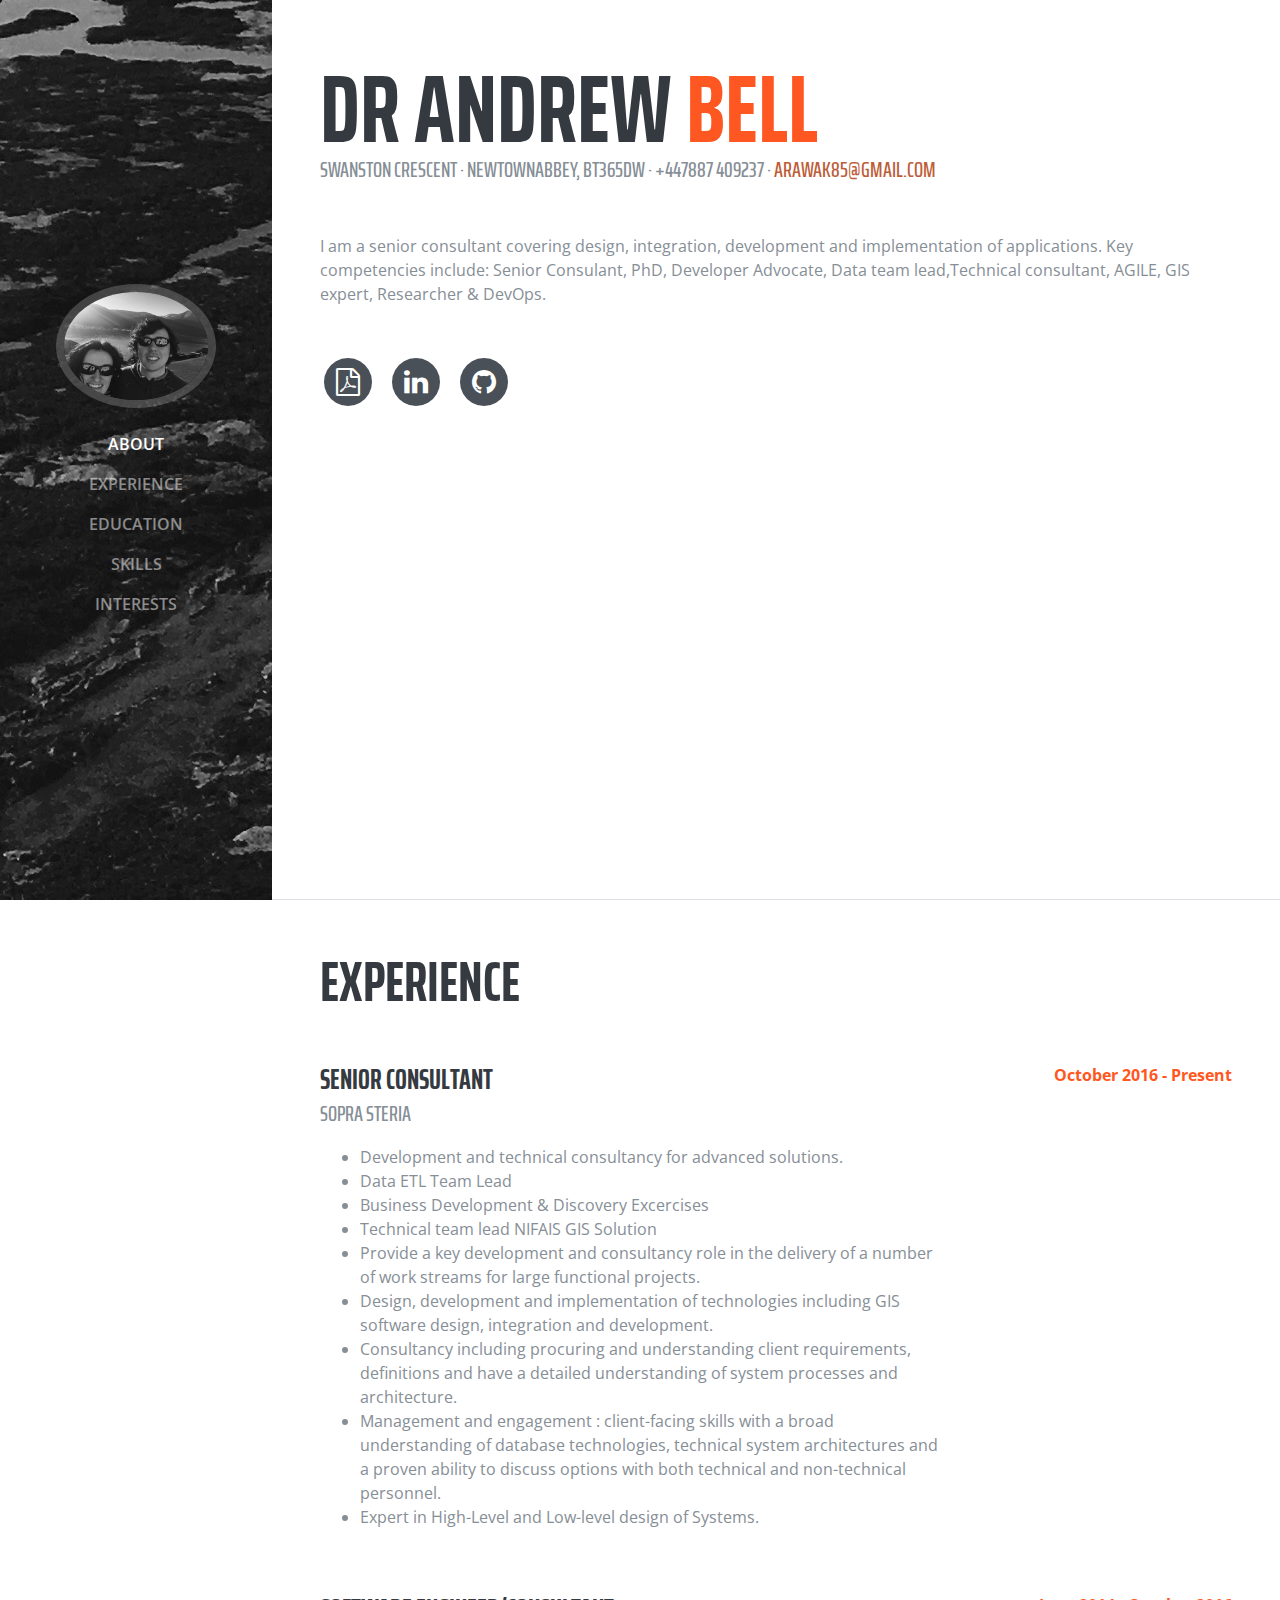
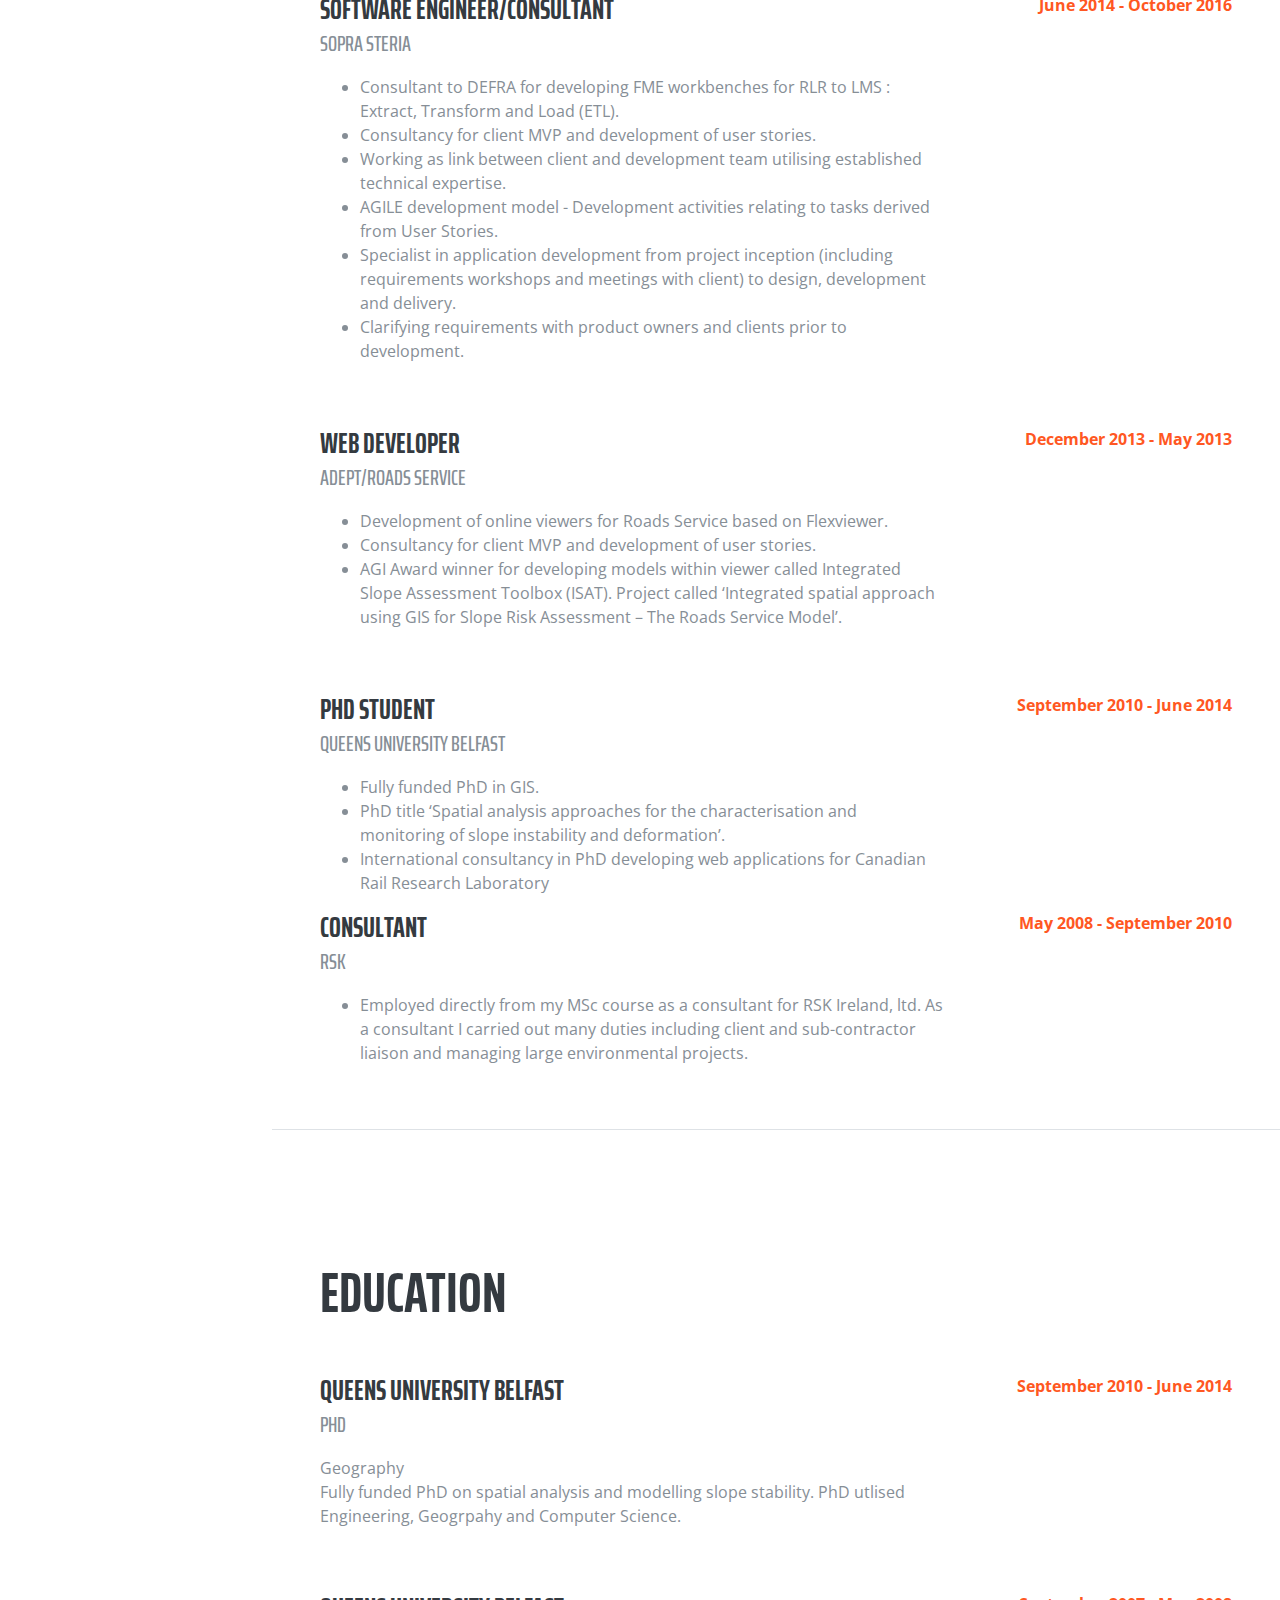
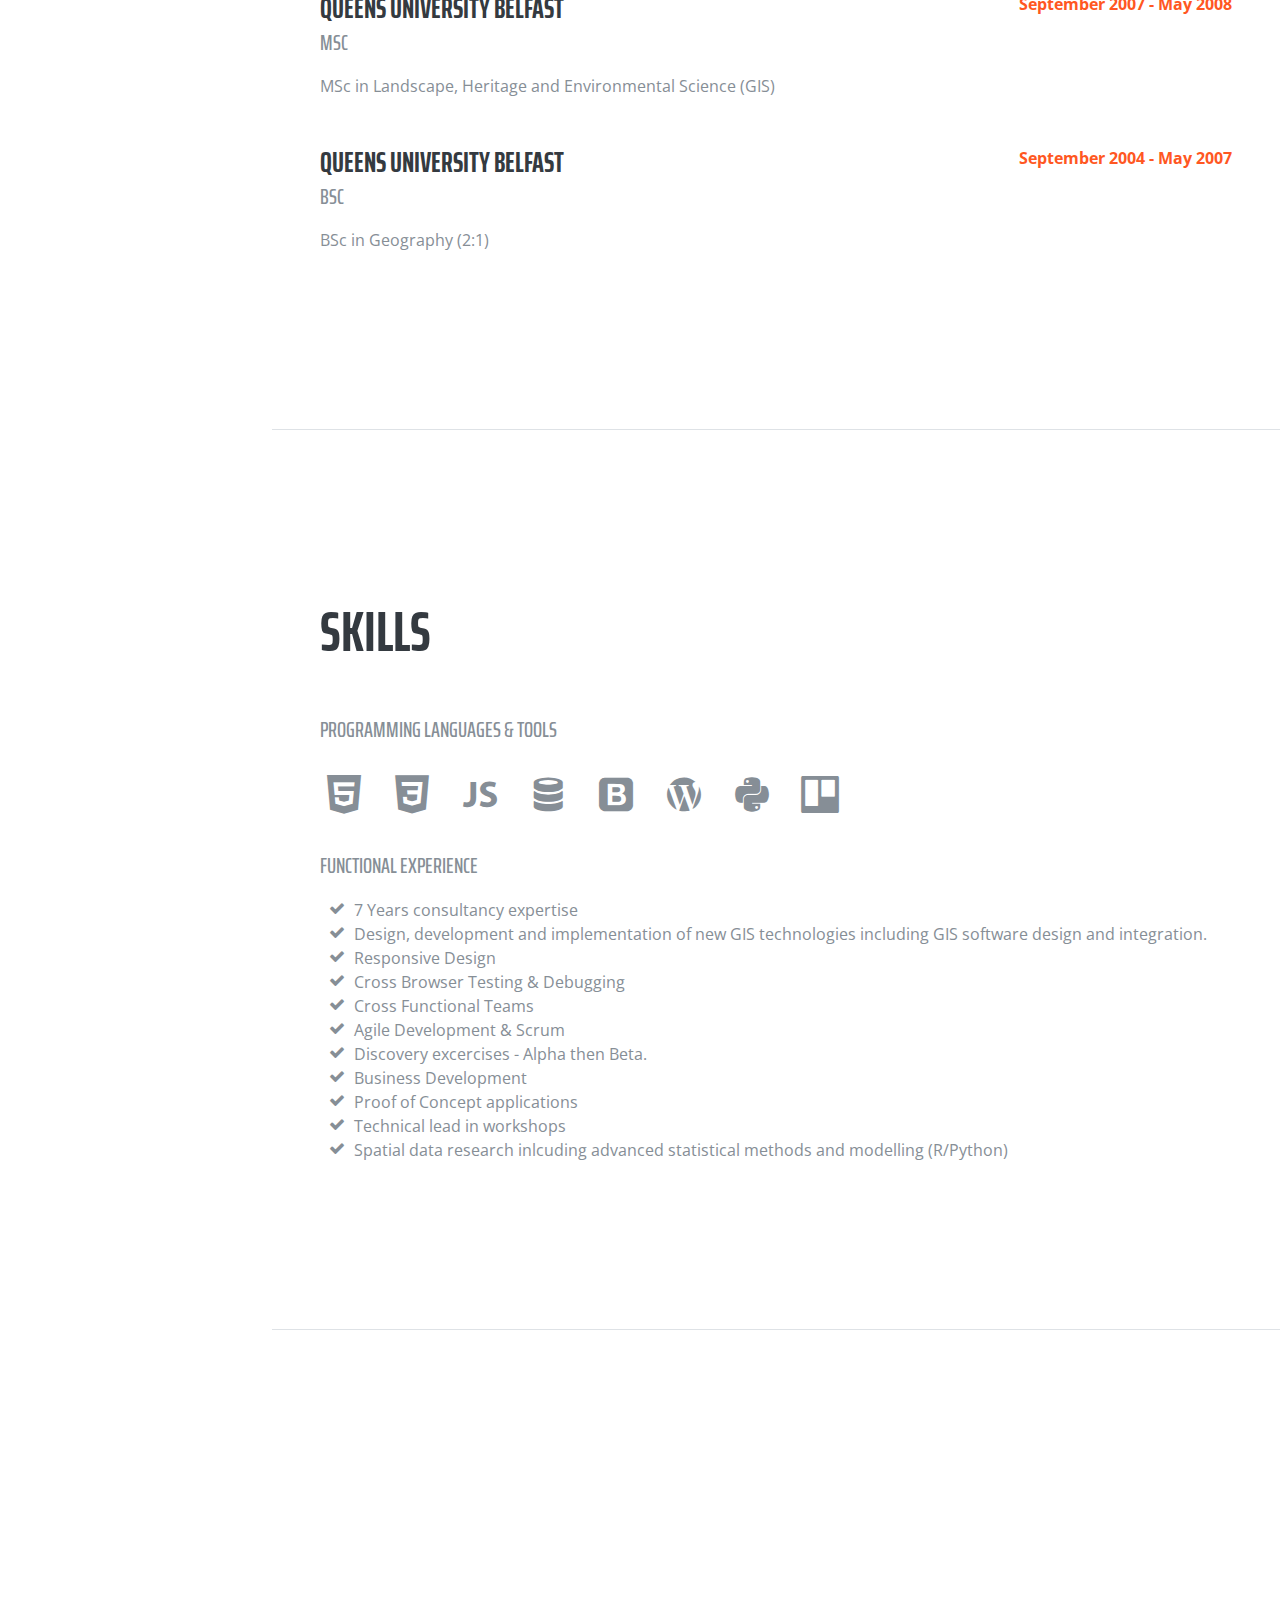
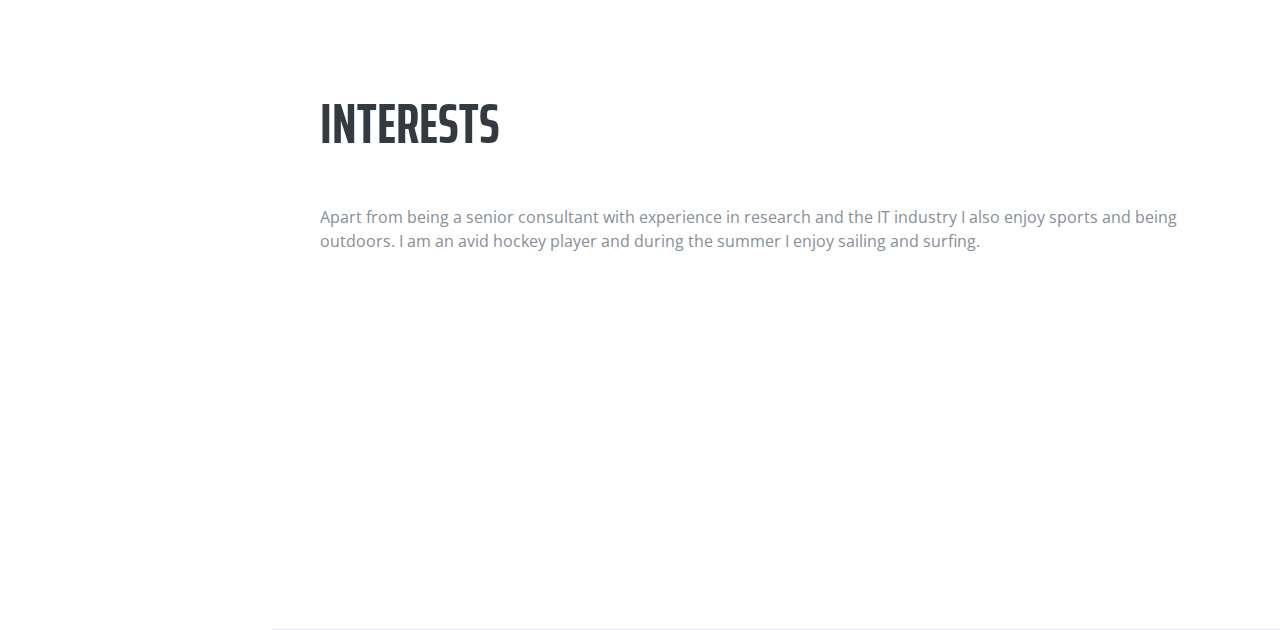
==== resume/index.html @ 16d4ee6a "resumeFiles" ====
﻿<!DOCTYPE html>
<html lang="en">

  <head>

    <meta charset="utf-8">
    <meta name="viewport" content="width=device-width, initial-scale=1, shrink-to-fit=no">
    <meta name="description" content="">
    <meta name="author" content="">

    <title>Dr Andrew Bell - CV</title>

    <!-- Bootstrap core CSS -->
    <link href="vendor/bootstrap/css/bootstrap.min.css" rel="stylesheet">

    <!-- Custom fonts for this template -->
    <link href="https://fonts.googleapis.com/css?family=Saira+Extra+Condensed:100,200,300,400,500,600,700,800,900" rel="stylesheet">
    <link href="https://fonts.googleapis.com/css?family=Open+Sans:300,300i,400,400i,600,600i,700,700i,800,800i" rel="stylesheet">
    <link href="vendor/font-awesome/css/font-awesome.min.css" rel="stylesheet">
    <link href="vendor/devicons/css/devicons.min.css" rel="stylesheet">
    <link href="vendor/simple-line-icons/css/simple-line-icons.css" rel="stylesheet">

    <!-- Custom styles for this template -->
    <link href="css/resume.css" rel="stylesheet">

      <!-- Mapbox styles-->
      <script src='https://api.tiles.mapbox.com/mapbox-gl-js/v0.39.1/mapbox-gl.js'></script>
      <link href='https://api.tiles.mapbox.com/mapbox-gl-js/v0.39.1/mapbox-gl.css' rel='stylesheet' />

      <!--EMAIL SCRIPTS-->
      <!--https://bootstraptemple.com/p/how-to-build-a-working-bootstrap-contact-form -->
      <!--JQUERY-->
      <script src="https://ajax.googleapis.com/ajax/libs/jquery/1.11.0/jquery.min.js"></script>

  </head>

  <body id="page-top">

    <nav class="navbar navbar-expand-lg navbar-dark bg-primary fixed-top" id="sideNav">
      <a class="navbar-brand js-scroll-trigger" href="#page-top">
        <span class="d-block d-lg-none">Dr Andrew Bell</span>
        <span class="d-none d-lg-block">
          <img class="img-fluid img-profile rounded-circle mx-auto mb-2" src="img/profile.png" alt="">
        </span>
      </a>
      <button class="navbar-toggler" type="button" data-toggle="collapse" data-target="#navbarSupportedContent" aria-controls="navbarSupportedContent" aria-expanded="false" aria-label="Toggle navigation">
        <span class="navbar-toggler-icon"></span>
      </button>
      <div class="collapse navbar-collapse" id="navbarSupportedContent">
        <ul class="navbar-nav">
          <li class="nav-item">
            <a class="nav-link js-scroll-trigger" href="#about">About</a>
          </li>
          <li class="nav-item">
            <a class="nav-link js-scroll-trigger" href="#experience">Experience</a>
          </li>
          <li class="nav-item">
            <a class="nav-link js-scroll-trigger" href="#education">Education</a>
          </li>
          <li class="nav-item">
            <a class="nav-link js-scroll-trigger" href="#skills">Skills</a>
          </li>
          <li class="nav-item">
            <a class="nav-link js-scroll-trigger" href="#interests">Interests</a>
          </li>
          <!--<li class="nav-item">
            <a class="nav-link js-scroll-trigger" href="#contact">Contact</a>
          </li>-->
        </ul>
      </div>
    </nav>

    <div class="container-fluid p-0">

      <section class="resume-section p-3 p-lg-5 d-flex d-column" id="about">
        <div class="my-auto">
          <h1 class="mb-0">Dr Andrew
            <span class="text-primary">Bell</span>
          </h1>
          <div class="subheading mb-5">Swanston Crescent · Newtownabbey, BT365DW · +447887 409237 ·
            <a href="mailto:arawak85@gmail.com">arawak85@gmail.com</a>
          </div>
          <p class="mb-5">I am a senior consultant covering design, integration, development and implementation of applications. Key competencies include: Senior Consulant, PhD, Developer Advocate, Data team lead,Technical consultant, AGILE, GIS expert, Researcher &amp; DevOps.</p>
          <ul class="list-inline list-social-icons mb-0">
            <!--<li class="list-inline-item">
              <a href="#">
                <span class="fa-stack fa-lg">
                  <i class="fa fa-circle fa-stack-2x"></i>
                  <i class="fa fa-facebook fa-stack-1x fa-inverse"></i>
                </span>
              </a>
            </li>
            <li class="list-inline-item">
              <a href="#">
                <span class="fa-stack fa-lg">
                  <i class="fa fa-circle fa-stack-2x"></i>
                  <i class="fa fa-twitter fa-stack-1x fa-inverse"></i>
                </span>
              </a>
            </li>-->
              <li class="list-inline-item">
                  <a href="img/ABELL_SummaryCV.pdf">
                      <span class="fa-stack fa-lg">
                          <i class="fa fa-circle fa-stack-2x"></i>
                          <i class="fa fa-file-pdf-o fa-stack-1x fa-inverse"></i>
                      </span>
                  </a>
              </li>
              <li class="list-inline-item">
                <a href="https://www.linkedin.com/in/dr-andrew-bell-60716441/">
                    <span class="fa-stack fa-lg">
                        <i class="fa fa-circle fa-stack-2x"></i>
                        <i class="fa fa-linkedin fa-stack-1x fa-inverse"></i>
                    </span>
                </a>
            </li>
            <li class="list-inline-item">
                <a href="https://arawak85.github.io/index.html">
                    <span class="fa-stack fa-lg">
                        <i class="fa fa-circle fa-stack-2x"></i>
                        <i class="fa fa-github fa-stack-1x fa-inverse"></i>
                    </span>
                </a>
            </li>
          </ul>
            <!-- Map Section -->
            <br>   
            <div id="map"></div>        
    </div>
      </section>

      <section class="resume-section p-3 p-lg-5 d-flex flex-column" id="experience">
        <div class="my-auto">
          <h2 class="mb-5">Experience</h2>

          <div class="resume-item d-flex flex-column flex-md-row mb-5">
            <div class="resume-content mr-auto">
              <h3 class="mb-0">Senior Consultant</h3>
              <div class="subheading mb-3">Sopra Steria</div>
                <p>
                    <ul style ="list-style-type:disc">
                        <li>Development and technical consultancy for advanced solutions.</li>
                        <li>Data ETL Team Lead</li>
                        <li>Business Development &amp; Discovery Excercises</li>
                        <li>Technical team lead NIFAIS GIS Solution</li>
                        <li>Provide a key development and consultancy role in the delivery of a number of work streams for large functional projects.</li>
                        <li>Design, development and implementation of technologies including GIS software design, integration and development.</li>
                        <li>Consultancy including procuring and understanding client requirements, definitions and have a detailed understanding of system processes and architecture. </li>
                        <li>Management and engagement : client-facing skills with a broad understanding of database technologies, technical system architectures and a proven ability to discuss options with both technical and non-technical personnel.</li>
                        <li>Expert in High-Level and Low-level design of Systems.</li>
                    </ul></p>
            </div>
            <div class="resume-date text-md-right">
              <span class="text-primary"><b>October 2016 - Present</b></span>
            </div>
          </div>

          <div class="resume-item d-flex flex-column flex-md-row mb-5">
            <div class="resume-content mr-auto">
              <h3 class="mb-0">Software Engineer/Consultant</h3>
              <div class="subheading mb-3">Sopra Steria</div>
                <p>
                    <ul style="list-style-type:disc">
                        <li>Consultant to DEFRA for developing FME workbenches for RLR to LMS : Extract, Transform and Load (ETL).</li>
                        <li>Consultancy for client MVP and development of user stories.</li>
                        <li>Working as link between client and development team utilising established technical expertise.</li>
                        <li>AGILE development model - Development activities relating to tasks derived from User Stories.</li>
                        <li>Specialist in application development from project inception (including requirements workshops and meetings with client) to design, development and delivery.</li>
                        <li>Clarifying requirements with product owners and clients prior to development.</li>
                    </ul>
                </p>
            </div>
            <div class="resume-date text-md-right">
              <span class="text-primary"><b>June 2014 - October 2016</b></span>
            </div>
          </div>

          <div class="resume-item d-flex flex-column flex-md-row mb-5">
            <div class="resume-content mr-auto">
              <h3 class="mb-0">Web Developer</h3>
              <div class="subheading mb-3">ADEPT/Roads Service</div>
              <p>
                  <ul style="list-style-type:disc">
                      <li>Development of online viewers for Roads Service based on Flexviewer.</li>
                      <li>Consultancy for client MVP and development of user stories.</li>
                      <li>AGI Award winner for developing models within viewer called Integrated Slope Assessment Toolbox (ISAT). Project called ‘Integrated spatial approach using GIS for Slope Risk Assessment – The Roads Service Model’. </li>
                  </ul>
              </p>
            </div>
            <div class="resume-date text-md-right">
              <span class="text-primary"><b>December 2013 - May 2013</b></span>
            </div>
          </div>

          <div class="resume-item d-flex flex-column flex-md-row">
            <div class="resume-content mr-auto">
              <h3 class="mb-0">PhD Student</h3>
              <div class="subheading mb-3">Queens University Belfast</div>
              <p>
                  <ul style="list-style-type:disc">
                      <li>Fully funded PhD in GIS.</li>
                      <li>PhD title ‘Spatial analysis approaches for the characterisation and monitoring of slope instability and deformation’.</li>
                      <li>International consultancy in PhD developing web applications for Canadian Rail Research Laboratory</li>
                  </ul>
                </p>
            </div>
            <div class="resume-date text-md-right">
              <span class="text-primary"><b>September 2010 - June 2014</b></span>
            </div>
          </div>

            <div class="resume-item d-flex flex-column flex-md-row">
                <div class="resume-content mr-auto">
                    <h3 class="mb-0">Consultant</h3>
                    <div class="subheading mb-3">RSK</div>
                    <p>
                        <ul style="list-style-type:disc">
                            <li>Employed directly from my MSc course as a consultant for RSK Ireland, ltd. As a consultant I carried out many duties including client and sub-contractor liaison and managing large environmental projects.</li>
                        </ul>
                    </p>
                </div>
                <div class="resume-date text-md-right">
                    <span class="text-primary"><b>May 2008 - September 2010</b></span>
                </div>
            </div>

        </div>

      </section>

      <section class="resume-section p-3 p-lg-5 d-flex flex-column" id="education">
        <div class="my-auto">
          <h2 class="mb-5">Education</h2>

          <div class="resume-item d-flex flex-column flex-md-row mb-5">
            <div class="resume-content mr-auto">
              <h3 class="mb-0">Queens University Belfast</h3>
              <div class="subheading mb-3">PhD</div>
              <div>Geography</div>
              <p>Fully funded PhD on spatial analysis and modelling slope stability. PhD utlised Engineering, Geogrpahy and Computer Science.</p>
            </div>
            <div class="resume-date text-md-right">
              <span class="text-primary"><b>September 2010 - June 2014</b></span>
            </div>
          </div>

            <div class="resume-item d-flex flex-column flex-md-row mb-5">
                <div class="resume-content mr-auto">
                    <h3 class="mb-0">Queens University Belfast</h3>
                    <div class="subheading mb-3">MSc</div>
                    <div>MSc in Landscape, Heritage and Environmental Science (GIS)</div>
                </div>
                <div class="resume-date text-md-right">
                    <span class="text-primary"><b>September 2007 - May 2008</b></span>
                </div>
            </div>

            <div class="resume-item d-flex flex-column flex-md-row mb-5">
                <div class="resume-content mr-auto">
                    <h3 class="mb-0">Queens University Belfast</h3>
                    <div class="subheading mb-3">BSc</div>
                    <div>BSc in Geography (2:1)</div>
                </div>
                <div class="resume-date text-md-right">
                    <span class="text-primary"><b>September 2004 - May 2007</b></span>
                </div>
            </div>

        </div>
      </section>

      <section class="resume-section p-3 p-lg-5 d-flex flex-column" id="skills">
        <div class="my-auto">
          <h2 class="mb-5">Skills</h2>

          <div class="subheading mb-3">Programming Languages &amp; Tools</div>
          <ul class="list-inline list-icons">
            <li class="list-inline-item">
                <i class="devicons devicons-html5" data-toggle="tooltip" title="HTML5"></i>
            </li>
            <li class="list-inline-item">
                <i class="devicons devicons-css3" data-toggle="tooltip" title="CSS3"></i>
            </li>
            <li class="list-inline-item">
                <i class="devicons devicons-javascript" data-toggle="tooltip" title="Javascript"></i>
            </li>
            <li class="list-inline-item">
                <i class="devicons devicons-database" data-toggle="tooltip" title="Oracle"></i>
            </li>
            <li class="list-inline-item">
                <i class="devicons devicons-bootstrap" data-toggle="tooltip" title="Bootstrap"></i>
            </li>
            <li class="list-inline-item">
                <i class="devicons devicons-wordpress" data-toggle="tooltip" title="Wordpress/Blogs"></i>
            </li>
            <li class="list-inline-item">
                <i class="devicons devicons-python" data-toggle="tooltip" title="Python"></i>
            </li>
              <li class="list-inline-item">
                  <i class="devicons devicons-trello" data-toggle="tooltip" title="Trello/Slack"></i>
              </li>
          </ul>

          <div class="subheading mb-3">Functional Experience</div>
          <ul class="fa-ul mb-0">
              <li>
                  <i class="fa-li fa fa-check"></i>
                  7 Years consultancy expertise
              </li>
              <li>
                  <i class="fa-li fa fa-check"></i>
                  Design, development and implementation of new GIS technologies including GIS software design and integration.
              </li>
              <li>
              <i class="fa-li fa fa-check"></i>
              Responsive Design</li>
            <li>
              <i class="fa-li fa fa-check"></i>
              Cross Browser Testing &amp; Debugging</li>
            <li>
              <i class="fa-li fa fa-check"></i>
              Cross Functional Teams</li>
            <li>
              <i class="fa-li fa fa-check"></i>
              Agile Development &amp; Scrum</li>
              <li>
                  <i class="fa-li fa fa-check"></i>
                  Discovery excercises - Alpha then Beta.
              </li>
              <li>
                  <i class="fa-li fa fa-check"></i>
                  Business Development
              </li>
              <li>
                  <i class="fa-li fa fa-check"></i>
                  Proof of Concept applications
              </li>
              <li>
                  <i class="fa-li fa fa-check"></i>
                  Technical lead in workshops
              </li>
              <li>
                  <i class="fa-li fa fa-check"></i>
                  Spatial data research inlcuding advanced statistical methods and modelling (R/Python)
              </li>
          </ul>
        </div>
      </section>

      <section class="resume-section p-3 p-lg-5 d-flex flex-column" id="interests">
        <div class="my-auto">
          <h2 class="mb-5">Interests</h2>
          <p>
              Apart from being a senior consultant with experience in research and the IT industry I also enjoy sports and being outdoors. I am an avid hockey player and during the summer I enjoy sailing and surfing.</p>
        </div>
      </section>
      <!--
       <section class="resume-section p-3 p-lg-5 d-flex flex-column" id="about">     
          <div class="my-auto">
          <h2 class="mb-5">Awards &amp; Certifications</h2>
          <ul class="fa-ul mb-0">
            <li>
              <i class="fa-li fa fa-trophy text-warning"></i>
              Google Analytics Certified Developer</li>
            <li>
              <i class="fa-li fa fa-trophy text-warning"></i>
              Mobile Web Specialist - Google Certification</li>
            <li>
              <i class="fa-li fa fa-trophy text-warning"></i>
              1<sup>st</sup>
              Place - University of Colorado Boulder - Emerging Tech Competition 2009</li>
            <li>
              <i class="fa-li fa fa-trophy text-warning"></i>
              1<sup>st</sup>
              Place - University of Colorado Boulder - Adobe Creative Jam 2008 (UI Design Category)</li>
            <li>
              <i class="fa-li fa fa-trophy text-warning"></i>
              2<sup>nd</sup>
              Place - University of Colorado Boulder - Emerging Tech Competition 2008</li>
            <li>
            <li>
              <i class="fa-li fa fa-trophy text-warning"></i>
              1<sup>st</sup>
              Place - James Buchanan High School - Hackathon 2006</li>
            <li>
              <i class="fa-li fa fa-trophy text-warning"></i>
              3<sup>rd</sup>
              Place - James Buchanan High School - Hackathon 2005</li>
          </ul>
        </div>
      </section>-->

    </div>

    <!-- Bootstrap core JavaScript -->
    <script src="vendor/jquery/jquery.min.js"></script>
    <script src="vendor/bootstrap/js/bootstrap.bundle.min.js"></script>

    <!-- Plugin JavaScript -->
    <script src="vendor/jquery-easing/jquery.easing.min.js"></script>

    <!-- Custom scripts for this template -->
    <script src="js/resume.min.js"></script>

      <!-- Tooltips script -->
      <script>
          $(document).ready(function () {
              $('[data-toggle="tooltip"]').tooltip();
          });
      </script>

      <!-- Mapping Element -->
      <script>
          mapboxgl.accessToken = 'pk.eyJ1IjoiYXJhd2FrODUiLCJhIjoiY2o2cXZrazVnMDJlODJxbjcxZTFmOHV5cCJ9.j0raV9ilyEAQzN2ACeNCHg';
          var map = new mapboxgl.Map({
              container: 'map', // container id
              style: 'mapbox://styles/arawak85/cj6rn7pko4lg92rnyx1pzhwck', // stylesheet location
              center: [-6.740386, 54.641707], // starting position [lng, lat]
              zoom: 7.91 // starting zoom
          });

          //CANDELETE FROM HERE -->
          var geojson = {
              type: 'FeatureCollection',
              features: [{
                  type: 'Feature',
                  geometry: {
                      type: 'Point',
                      coordinates: [-5.9, 54.689]
                  },
                  properties: {
                      title: 'Andrew Bell',
                      description: 'Technical Consultant, Belfast',
                      email: 'arawak85@googlemail.com'
                  }
              }]
          };

          // add markers to map
          geojson.features.forEach(function (marker) {

              // create a HTML element for each feature
              var el = document.createElement('div');
              el.className = 'marker';

              // make a marker for each feature and add to the map
              new mapboxgl.Marker(el, { offset: [-50 / 2, -50 / 2] })
              .setLngLat(marker.geometry.coordinates)
              .setPopup(new mapboxgl.Popup({ offset: 25 }) // add popups
              .setHTML('<h3>' + marker.properties.title + '</h3><p>' + marker.properties.description + '</p><p>' + marker.properties.email + '</p>'))
              .addTo(map);
          });

          // Add geolocate control to the map.
          map.addControl(new mapboxgl.GeolocateControl({
              positionOptions: {
                  enableHighAccuracy: true
              },
              trackUserLocation: true
          }));

          // Add zoom and rotation controls to the map.
          map.addControl(new mapboxgl.NavigationControl());
      </script>

  </body>

</html>
---- resume/vendor/devicons/css/devicons.min.css ----
/*!
 *  Devicons 1.8.0 made by Theodore Vorillas / http://vorillaz.com 
 */
@font-face{font-family:devicons;src:url(../fonts/devicons.eot?xqxft6);src:url(../fonts/devicons.eot?#iefixxqxft6) format("embedded-opentype"),url(../fonts/devicons.woff?xqxft6) format("woff"),url(../fonts/devicons.ttf?xqxft6) format("truetype"),url(../fonts/devicons.svg?xqxft6#devicons) format("svg");font-weight:400;font-style:normal}.devicons{font-family:devicons;speak:none;font-style:normal;font-weight:400;font-variant:normal;text-transform:none;line-height:1;-webkit-font-smoothing:antialiased;-moz-osx-font-smoothing:grayscale}.devicons-git:before{content:"\e602"}.devicons-git_compare:before{content:"\e628"}.devicons-git_branch:before{content:"\e625"}.devicons-git_commit:before{content:"\e629"}.devicons-git_pull_request:before{content:"\e626"}.devicons-git_merge:before{content:"\e627"}.devicons-bitbucket:before{content:"\e603"}.devicons-github_alt:before{content:"\e608"}.devicons-github_badge:before{content:"\e609"}.devicons-github:before{content:"\e60a"}.devicons-github_full:before{content:"\e617"}.devicons-java:before{content:"\e638"}.devicons-ruby:before{content:"\e639"}.devicons-scala:before{content:"\e637"}.devicons-python:before{content:"\e63c"}.devicons-go:before{content:"\e624"}.devicons-ruby_on_rails:before{content:"\e63b"}.devicons-django:before{content:"\e61d"}.devicons-markdown:before{content:"\e63e"}.devicons-php:before{content:"\e63d"}.devicons-mysql:before{content:"\e604"}.devicons-streamline:before{content:"\e605"}.devicons-database:before{content:"\e606"}.devicons-laravel:before{content:"\e63f"}.devicons-javascript:before{content:"\e64e"}.devicons-angular:before{content:"\e653"}.devicons-backbone:before{content:"\e652"}.devicons-coffeescript:before{content:"\e651"}.devicons-jquery:before{content:"\e650"}.devicons-modernizr:before{content:"\e620"}.devicons-jquery_ui:before{content:"\e654"}.devicons-ember:before{content:"\e61b"}.devicons-dojo:before{content:"\e61c"}.devicons-nodejs:before{content:"\e619"}.devicons-nodejs_small:before{content:"\e618"}.devicons-javascript_shield:before{content:"\e64f"}.devicons-bootstrap:before{content:"\e647"}.devicons-sass:before{content:"\e64b"}.devicons-css3_full:before{content:"\e64a"}.devicons-css3:before{content:"\e649"}.devicons-html5:before{content:"\e636"}.devicons-html5_multimedia:before{content:"\e632"}.devicons-html5_device_access:before{content:"\e633"}.devicons-html5_3d_effects:before{content:"\e635"}.devicons-html5_connectivity:before{content:"\e634"}.devicons-ghost_small:before{content:"\e614"}.devicons-ghost:before{content:"\e61f"}.devicons-magento:before{content:"\e640"}.devicons-joomla:before{content:"\e641"}.devicons-jekyll_small:before{content:"\e60d"}.devicons-drupal:before{content:"\e642"}.devicons-wordpress:before{content:"\e60b"}.devicons-grunt:before{content:"\e64c"}.devicons-bower:before{content:"\e64d"}.devicons-npm:before{content:"\e61e"}.devicons-yahoo_small:before{content:"\e62b"}.devicons-yahoo:before{content:"\e615"}.devicons-bing_small:before{content:"\e600"}.devicons-windows:before{content:"\e60f"}.devicons-linux:before{content:"\e612"}.devicons-ubuntu:before{content:"\e63a"}.devicons-android:before{content:"\e60e"}.devicons-apple:before{content:"\e611"}.devicons-appstore:before{content:"\e613"}.devicons-phonegap:before{content:"\e630"}.devicons-blackberry:before{content:"\e623"}.devicons-stackoverflow:before{content:"\e610"}.devicons-techcrunch:before{content:"\e62c"}.devicons-codrops:before{content:"\e62f"}.devicons-css_tricks:before{content:"\e601"}.devicons-smashing_magazine:before{content:"\e62d"}.devicons-netmagazine:before{content:"\e62e"}.devicons-codepen:before{content:"\e616"}.devicons-cssdeck:before{content:"\e62a"}.devicons-hackernews:before{content:"\e61a"}.devicons-dropbox:before{content:"\e607"}.devicons-google_drive:before{content:"\e631"}.devicons-visualstudio:before{content:"\e60c"}.devicons-unity_small:before{content:"\e621"}.devicons-raspberry_pi:before{content:"\e622"}.devicons-chrome:before{content:"\e643"}.devicons-ie:before{content:"\e644"}.devicons-firefox:before{content:"\e645"}.devicons-opera:before{content:"\e646"}.devicons-safari:before{content:"\e648"}.devicons-swift:before{content:"\e655"}.devicons-symfony:before{content:"\e656"}.devicons-symfony_badge:before{content:"\e657"}.devicons-less:before{content:"\e658"}.devicons-stylus:before{content:"\e659"}.devicons-trello:before{content:"\e65a"}.devicons-atlassian:before{content:"\e65b"}.devicons-jira:before{content:"\e65c"}.devicons-envato:before{content:"\e65d"}.devicons-snap_svg:before{content:"\e65e"}.devicons-raphael:before{content:"\e65f"}.devicons-google_analytics:before{content:"\e660"}.devicons-compass:before{content:"\e661"}.devicons-onedrive:before{content:"\e662"}.devicons-gulp:before{content:"\e663"}.devicons-atom:before{content:"\e664"}.devicons-cisco:before{content:"\e665"}.devicons-nancy:before{content:"\e666"}.devicons-clojure:before{content:"\e668"}.devicons-clojure_alt:before{content:"\e66a"}.devicons-perl:before{content:"\e669"}.devicons-celluloid:before{content:"\e66b"}.devicons-w3c:before{content:"\e66c"}.devicons-redis:before{content:"\e66d"}.devicons-postgresql:before{content:"\e66e"}.devicons-webplatform:before{content:"\e66f"}.devicons-jenkins:before{content:"\e667"}.devicons-requirejs:before{content:"\e670"}.devicons-opensource:before{content:"\e671"}.devicons-typo3:before{content:"\e672"}.devicons-uikit:before{content:"\e673"}.devicons-doctrine:before{content:"\e674"}.devicons-groovy:before{content:"\e675"}.devicons-nginx:before{content:"\e676"}.devicons-haskell:before{content:"\e677"}.devicons-zend:before{content:"\e678"}.devicons-gnu:before{content:"\e679"}.devicons-yeoman:before{content:"\e67a"}.devicons-heroku:before{content:"\e67b"}.devicons-debian:before{content:"\e67d"}.devicons-travis:before{content:"\e67e"}.devicons-dotnet:before{content:"\e67f"}.devicons-codeigniter:before{content:"\e680"}.devicons-javascript_badge:before{content:"\e681"}.devicons-yii:before{content:"\e682"}.devicons-msql_server:before{content:"\e67c"}.devicons-composer:before{content:"\e683"}.devicons-krakenjs_badge:before{content:"\e684"}.devicons-krakenjs:before{content:"\e685"}.devicons-mozilla:before{content:"\e686"}.devicons-firebase:before{content:"\e687"}.devicons-sizzlejs:before{content:"\e688"}.devicons-creativecommons:before{content:"\e689"}.devicons-creativecommons_badge:before{content:"\e68a"}.devicons-mitlicence:before{content:"\e68b"}.devicons-senchatouch:before{content:"\e68c"}.devicons-bugsense:before{content:"\e68d"}.devicons-extjs:before{content:"\e68e"}.devicons-mootools_badge:before{content:"\e68f"}.devicons-mootools:before{content:"\e690"}.devicons-ruby_rough:before{content:"\e691"}.devicons-komodo:before{content:"\e692"}.devicons-coda:before{content:"\e693"}.devicons-bintray:before{content:"\e694"}.devicons-terminal:before{content:"\e695"}.devicons-code:before{content:"\e696"}.devicons-responsive:before{content:"\e697"}.devicons-dart:before{content:"\e698"}.devicons-aptana:before{content:"\e699"}.devicons-mailchimp:before{content:"\e69a"}.devicons-netbeans:before{content:"\e69b"}.devicons-dreamweaver:before{content:"\e69c"}.devicons-brackets:before{content:"\e69d"}.devicons-eclipse:before{content:"\e69e"}.devicons-cloud9:before{content:"\e69f"}.devicons-scrum:before{content:"\e6a0"}.devicons-prolog:before{content:"\e6a1"}.devicons-terminal_badge:before{content:"\e6a2"}.devicons-code_badge:before{content:"\e6a3"}.devicons-mongodb:before{content:"\e6a4"}.devicons-meteor:before{content:"\e6a5"}.devicons-meteorfull:before{content:"\e6a6"}.devicons-fsharp:before{content:"\e6a7"}.devicons-rust:before{content:"\e6a8"}.devicons-ionic:before{content:"\e6a9"}.devicons-sublime:before{content:"\e6aa"}.devicons-appcelerator:before{content:"\e6ab"}.devicons-asterisk:before{content:"\e6ac"}.devicons-aws:before{content:"\e6ad"}.devicons-digital-ocean:before{content:"\e6ae"}.devicons-dlang:before{content:"\e6af"}.devicons-docker:before{content:"\e6b0"}.devicons-erlang:before{content:"\e6b1"}.devicons-google-cloud-platform:before{content:"\e6b2"}.devicons-grails:before{content:"\e6b3"}.devicons-illustrator:before{content:"\e6b4"}.devicons-intellij:before{content:"\e6b5"}.devicons-materializecss:before{content:"\e6b6"}.devicons-openshift:before{content:"\e6b7"}.devicons-photoshop:before{content:"\e6b8"}.devicons-rackspace:before{content:"\e6b9"}.devicons-react:before{content:"\e6ba"}.devicons-redhat:before{content:"\e6bb"}.devicons-scriptcs:before{content:"\e6bc"}.devicons-sqllite:before{content:"\e6c4"}.devicons-vim:before{content:"\e6c5"}
---- resume/vendor/simple-line-icons/css/simple-line-icons.css ----
@font-face {
  font-family: 'simple-line-icons';
  src: url('../fonts/Simple-Line-Icons.eot?v=2.4.0');
  src: url('../fonts/Simple-Line-Icons.eot?v=2.4.0#iefix') format('embedded-opentype'), url('../fonts/Simple-Line-Icons.woff2?v=2.4.0') format('woff2'), url('../fonts/Simple-Line-Icons.ttf?v=2.4.0') format('truetype'), url('../fonts/Simple-Line-Icons.woff?v=2.4.0') format('woff'), url('../fonts/Simple-Line-Icons.svg?v=2.4.0#simple-line-icons') format('svg');
  font-weight: normal;
  font-style: normal;
}
/*
 Use the following CSS code if you want to have a class per icon.
 Instead of a list of all class selectors, you can use the generic [class*="icon-"] selector, but it's slower:
*/
.icon-user,
.icon-people,
.icon-user-female,
.icon-user-follow,
.icon-user-following,
.icon-user-unfollow,
.icon-login,
.icon-logout,
.icon-emotsmile,
.icon-phone,
.icon-call-end,
.icon-call-in,
.icon-call-out,
.icon-map,
.icon-location-pin,
.icon-direction,
.icon-directions,
.icon-compass,
.icon-layers,
.icon-menu,
.icon-list,
.icon-options-vertical,
.icon-options,
.icon-arrow-down,
.icon-arrow-left,
.icon-arrow-right,
.icon-arrow-up,
.icon-arrow-up-circle,
.icon-arrow-left-circle,
.icon-arrow-right-circle,
.icon-arrow-down-circle,
.icon-check,
.icon-clock,
.icon-plus,
.icon-minus,
.icon-close,
.icon-event,
.icon-exclamation,
.icon-organization,
.icon-trophy,
.icon-screen-smartphone,
.icon-screen-desktop,
.icon-plane,
.icon-notebook,
.icon-mustache,
.icon-mouse,
.icon-magnet,
.icon-energy,
.icon-disc,
.icon-cursor,
.icon-cursor-move,
.icon-crop,
.icon-chemistry,
.icon-speedometer,
.icon-shield,
.icon-screen-tablet,
.icon-magic-wand,
.icon-hourglass,
.icon-graduation,
.icon-ghost,
.icon-game-controller,
.icon-fire,
.icon-eyeglass,
.icon-envelope-open,
.icon-envelope-letter,
.icon-bell,
.icon-badge,
.icon-anchor,
.icon-wallet,
.icon-vector,
.icon-speech,
.icon-puzzle,
.icon-printer,
.icon-present,
.icon-playlist,
.icon-pin,
.icon-picture,
.icon-handbag,
.icon-globe-alt,
.icon-globe,
.icon-folder-alt,
.icon-folder,
.icon-film,
.icon-feed,
.icon-drop,
.icon-drawer,
.icon-docs,
.icon-doc,
.icon-diamond,
.icon-cup,
.icon-calculator,
.icon-bubbles,
.icon-briefcase,
.icon-book-open,
.icon-basket-loaded,
.icon-basket,
.icon-bag,
.icon-action-undo,
.icon-action-redo,
.icon-wrench,
.icon-umbrella,
.icon-trash,
.icon-tag,
.icon-support,
.icon-frame,
.icon-size-fullscreen,
.icon-size-actual,
.icon-shuffle,
.icon-share-alt,
.icon-share,
.icon-rocket,
.icon-question,
.icon-pie-chart,
.icon-pencil,
.icon-note,
.icon-loop,
.icon-home,
.icon-grid,
.icon-graph,
.icon-microphone,
.icon-music-tone-alt,
.icon-music-tone,
.icon-earphones-alt,
.icon-earphones,
.icon-equalizer,
.icon-like,
.icon-dislike,
.icon-control-start,
.icon-control-rewind,
.icon-control-play,
.icon-control-pause,
.icon-control-forward,
.icon-control-end,
.icon-volume-1,
.icon-volume-2,
.icon-volume-off,
.icon-calendar,
.icon-bulb,
.icon-chart,
.icon-ban,
.icon-bubble,
.icon-camrecorder,
.icon-camera,
.icon-cloud-download,
.icon-cloud-upload,
.icon-envelope,
.icon-eye,
.icon-flag,
.icon-heart,
.icon-info,
.icon-key,
.icon-link,
.icon-lock,
.icon-lock-open,
.icon-magnifier,
.icon-magnifier-add,
.icon-magnifier-remove,
.icon-paper-clip,
.icon-paper-plane,
.icon-power,
.icon-refresh,
.icon-reload,
.icon-settings,
.icon-star,
.icon-symbol-female,
.icon-symbol-male,
.icon-target,
.icon-credit-card,
.icon-paypal,
.icon-social-tumblr,
.icon-social-twitter,
.icon-social-facebook,
.icon-social-instagram,
.icon-social-linkedin,
.icon-social-pinterest,
.icon-social-github,
.icon-social-google,
.icon-social-reddit,
.icon-social-skype,
.icon-social-dribbble,
.icon-social-behance,
.icon-social-foursqare,
.icon-social-soundcloud,
.icon-social-spotify,
.icon-social-stumbleupon,
.icon-social-youtube,
.icon-social-dropbox,
.icon-social-vkontakte,
.icon-social-steam {
  font-family: 'simple-line-icons';
  speak: none;
  font-style: normal;
  font-weight: normal;
  font-variant: normal;
  text-transform: none;
  line-height: 1;
  /* Better Font Rendering =========== */
  -webkit-font-smoothing: antialiased;
  -moz-osx-font-smoothing: grayscale;
}
.icon-user:before {
  content: "\e005";
}
.icon-people:before {
  content: "\e001";
}
.icon-user-female:before {
  content: "\e000";
}
.icon-user-follow:before {
  content: "\e002";
}
.icon-user-following:before {
  content: "\e003";
}
.icon-user-unfollow:before {
  content: "\e004";
}
.icon-login:before {
  content: "\e066";
}
.icon-logout:before {
  content: "\e065";
}
.icon-emotsmile:before {
  content: "\e021";
}
.icon-phone:before {
  content: "\e600";
}
.icon-call-end:before {
  content: "\e048";
}
.icon-call-in:before {
  content: "\e047";
}
.icon-call-out:before {
  content: "\e046";
}
.icon-map:before {
  content: "\e033";
}
.icon-location-pin:before {
  content: "\e096";
}
.icon-direction:before {
  content: "\e042";
}
.icon-directions:before {
  content: "\e041";
}
.icon-compass:before {
  content: "\e045";
}
.icon-layers:before {
  content: "\e034";
}
.icon-menu:before {
  content: "\e601";
}
.icon-list:before {
  content: "\e067";
}
.icon-options-vertical:before {
  content: "\e602";
}
.icon-options:before {
  content: "\e603";
}
.icon-arrow-down:before {
  content: "\e604";
}
.icon-arrow-left:before {
  content: "\e605";
}
.icon-arrow-right:before {
  content: "\e606";
}
.icon-arrow-up:before {
  content: "\e607";
}
.icon-arrow-up-circle:before {
  content: "\e078";
}
.icon-arrow-left-circle:before {
  content: "\e07a";
}
.icon-arrow-right-circle:before {
  content: "\e079";
}
.icon-arrow-down-circle:before {
  content: "\e07b";
}
.icon-check:before {
  content: "\e080";
}
.icon-clock:before {
  content: "\e081";
}
.icon-plus:before {
  content: "\e095";
}
.icon-minus:before {
  content: "\e615";
}
.icon-close:before {
  content: "\e082";
}
.icon-event:before {
  content: "\e619";
}
.icon-exclamation:before {
  content: "\e617";
}
.icon-organization:before {
  content: "\e616";
}
.icon-trophy:before {
  content: "\e006";
}
.icon-screen-smartphone:before {
  content: "\e010";
}
.icon-screen-desktop:before {
  content: "\e011";
}
.icon-plane:before {
  content: "\e012";
}
.icon-notebook:before {
  content: "\e013";
}
.icon-mustache:before {
  content: "\e014";
}
.icon-mouse:before {
  content: "\e015";
}
.icon-magnet:before {
  content: "\e016";
}
.icon-energy:before {
  content: "\e020";
}
.icon-disc:before {
  content: "\e022";
}
.icon-cursor:before {
  content: "\e06e";
}
.icon-cursor-move:before {
  content: "\e023";
}
.icon-crop:before {
  content: "\e024";
}
.icon-chemistry:before {
  content: "\e026";
}
.icon-speedometer:before {
  content: "\e007";
}
.icon-shield:before {
  content: "\e00e";
}
.icon-screen-tablet:before {
  content: "\e00f";
}
.icon-magic-wand:before {
  content: "\e017";
}
.icon-hourglass:before {
  content: "\e018";
}
.icon-graduation:before {
  content: "\e019";
}
.icon-ghost:before {
  content: "\e01a";
}
.icon-game-controller:before {
  content: "\e01b";
}
.icon-fire:before {
  content: "\e01c";
}
.icon-eyeglass:before {
  content: "\e01d";
}
.icon-envelope-open:before {
  content: "\e01e";
}
.icon-envelope-letter:before {
  content: "\e01f";
}
.icon-bell:before {
  content: "\e027";
}
.icon-badge:before {
  content: "\e028";
}
.icon-anchor:before {
  content: "\e029";
}
.icon-wallet:before {
  content: "\e02a";
}
.icon-vector:before {
  content: "\e02b";
}
.icon-speech:before {
  content: "\e02c";
}
.icon-puzzle:before {
  content: "\e02d";
}
.icon-printer:before {
  content: "\e02e";
}
.icon-present:before {
  content: "\e02f";
}
.icon-playlist:before {
  content: "\e030";
}
.icon-pin:before {
  content: "\e031";
}
.icon-picture:before {
  content: "\e032";
}
.icon-handbag:before {
  content: "\e035";
}
.icon-globe-alt:before {
  content: "\e036";
}
.icon-globe:before {
  content: "\e037";
}
.icon-folder-alt:before {
  content: "\e039";
}
.icon-folder:before {
  content: "\e089";
}
.icon-film:before {
  content: "\e03a";
}
.icon-feed:before {
  content: "\e03b";
}
.icon-drop:before {
  content: "\e03e";
}
.icon-drawer:before {
  content: "\e03f";
}
.icon-docs:before {
  content: "\e040";
}
.icon-doc:before {
  content: "\e085";
}
.icon-diamond:before {
  content: "\e043";
}
.icon-cup:before {
  content: "\e044";
}
.icon-calculator:before {
  content: "\e049";
}
.icon-bubbles:before {
  content: "\e04a";
}
.icon-briefcase:before {
  content: "\e04b";
}
.icon-book-open:before {
  content: "\e04c";
}
.icon-basket-loaded:before {
  content: "\e04d";
}
.icon-basket:before {
  content: "\e04e";
}
.icon-bag:before {
  content: "\e04f";
}
.icon-action-undo:before {
  content: "\e050";
}
.icon-action-redo:before {
  content: "\e051";
}
.icon-wrench:before {
  content: "\e052";
}
.icon-umbrella:before {
  content: "\e053";
}
.icon-trash:before {
  content: "\e054";
}
.icon-tag:before {
  content: "\e055";
}
.icon-support:before {
  content: "\e056";
}
.icon-frame:before {
  content: "\e038";
}
.icon-size-fullscreen:before {
  content: "\e057";
}
.icon-size-actual:before {
  content: "\e058";
}
.icon-shuffle:before {
  content: "\e059";
}
.icon-share-alt:before {
  content: "\e05a";
}
.icon-share:before {
  content: "\e05b";
}
.icon-rocket:before {
  content: "\e05c";
}
.icon-question:before {
  content: "\e05d";
}
.icon-pie-chart:before {
  content: "\e05e";
}
.icon-pencil:before {
  content: "\e05f";
}
.icon-note:before {
  content: "\e060";
}
.icon-loop:before {
  content: "\e064";
}
.icon-home:before {
  content: "\e069";
}
.icon-grid:before {
  content: "\e06a";
}
.icon-graph:before {
  content: "\e06b";
}
.icon-microphone:before {
  content: "\e063";
}
.icon-music-tone-alt:before {
  content: "\e061";
}
.icon-music-tone:before {
  content: "\e062";
}
.icon-earphones-alt:before {
  content: "\e03c";
}
.icon-earphones:before {
  content: "\e03d";
}
.icon-equalizer:before {
  content: "\e06c";
}
.icon-like:before {
  content: "\e068";
}
.icon-dislike:before {
  content: "\e06d";
}
.icon-control-start:before {
  content: "\e06f";
}
.icon-control-rewind:before {
  content: "\e070";
}
.icon-control-play:before {
  content: "\e071";
}
.icon-control-pause:before {
  content: "\e072";
}
.icon-control-forward:before {
  content: "\e073";
}
.icon-control-end:before {
  content: "\e074";
}
.icon-volume-1:before {
  content: "\e09f";
}
.icon-volume-2:before {
  content: "\e0a0";
}
.icon-volume-off:before {
  content: "\e0a1";
}
.icon-calendar:before {
  content: "\e075";
}
.icon-bulb:before {
  content: "\e076";
}
.icon-chart:before {
  content: "\e077";
}
.icon-ban:before {
  content: "\e07c";
}
.icon-bubble:before {
  content: "\e07d";
}
.icon-camrecorder:before {
  content: "\e07e";
}
.icon-camera:before {
  content: "\e07f";
}
.icon-cloud-download:before {
  content: "\e083";
}
.icon-cloud-upload:before {
  content: "\e084";
}
.icon-envelope:before {
  content: "\e086";
}
.icon-eye:before {
  content: "\e087";
}
.icon-flag:before {
  content: "\e088";
}
.icon-heart:before {
  content: "\e08a";
}
.icon-info:before {
  content: "\e08b";
}
.icon-key:before {
  content: "\e08c";
}
.icon-link:before {
  content: "\e08d";
}
.icon-lock:before {
  content: "\e08e";
}
.icon-lock-open:before {
  content: "\e08f";
}
.icon-magnifier:before {
  content: "\e090";
}
.icon-magnifier-add:before {
  content: "\e091";
}
.icon-magnifier-remove:before {
  content: "\e092";
}
.icon-paper-clip:before {
  content: "\e093";
}
.icon-paper-plane:before {
  content: "\e094";
}
.icon-power:before {
  content: "\e097";
}
.icon-refresh:before {
  content: "\e098";
}
.icon-reload:before {
  content: "\e099";
}
.icon-settings:before {
  content: "\e09a";
}
.icon-star:before {
  content: "\e09b";
}
.icon-symbol-female:before {
  content: "\e09c";
}
.icon-symbol-male:before {
  content: "\e09d";
}
.icon-target:before {
  content: "\e09e";
}
.icon-credit-card:before {
  content: "\e025";
}
.icon-paypal:before {
  content: "\e608";
}
.icon-social-tumblr:before {
  content: "\e00a";
}
.icon-social-twitter:before {
  content: "\e009";
}
.icon-social-facebook:before {
  content: "\e00b";
}
.icon-social-instagram:before {
  content: "\e609";
}
.icon-social-linkedin:before {
  content: "\e60a";
}
.icon-social-pinterest:before {
  content: "\e60b";
}
.icon-social-github:before {
  content: "\e60c";
}
.icon-social-google:before {
  content: "\e60d";
}
.icon-social-reddit:before {
  content: "\e60e";
}
.icon-social-skype:before {
  content: "\e60f";
}
.icon-social-dribbble:before {
  content: "\e00d";
}
.icon-social-behance:before {
  content: "\e610";
}
.icon-social-foursqare:before {
  content: "\e611";
}
.icon-social-soundcloud:before {
  content: "\e612";
}
.icon-social-spotify:before {
  content: "\e613";
}
.icon-social-stumbleupon:before {
  content: "\e614";
}
.icon-social-youtube:before {
  content: "\e008";
}
.icon-social-dropbox:before {
  content: "\e00c";
}
.icon-social-vkontakte:before {
  content: "\e618";
}
.icon-social-steam:before {
  content: "\e620";
}
---- resume/css/resume.css ----
body {
  font-family: 'Open Sans', serif;
  padding-top: 54px;
  color: #868e96;
}

@media (min-width: 992px) {
  body {
    padding-top: 0;
    padding-left: 17rem;
  }
}

h1,
h2,
h3,
h4,
h5,
h6 {
  font-family: 'Saira Extra Condensed', serif;
  font-weight: 700;
  text-transform: uppercase;
  color: #343a40;
}

h1 {
  font-size: 6rem;
  line-height: 5.5rem;
}

h2 {
  font-size: 3.5rem;
}

.subheading {
  text-transform: uppercase;
  font-weight: 500;
  font-family: 'Saira Extra Condensed', serif;
  font-size: 1.35rem;
}

.list-social-icons a {
  color: #495057;
}

.list-social-icons a:hover {
  color: #BD5D38;
}

.list-social-icons a .fa-lg {
  font-size: 1.75rem;
}

.list-icons {
  font-size: 3rem;
}

.list-icons .list-inline-item i:hover {
  color: #BD5D38;
}

#sideNav .navbar-nav .nav-item .nav-link {
  font-weight: 600;
  text-transform: uppercase;
}

@media (min-width: 992px) {
  #sideNav {
    text-align: center;
    position: fixed;
    top: 0;
    left: 0;
    display: flex;
    flex-direction: column;
    width: 17rem;
    height: 100vh;
        color: white;
    background: url("../img/intro-bg.jpg") no-repeat bottom center scroll;
  }
  #sideNav .navbar-brand {
    display: flex;
    margin: auto auto 0;
    padding: 0.5rem;
  }
  #sideNav .navbar-brand .img-profile {
    max-width: 10rem;
    max-height: 10rem;
    border: 0.5rem solid rgba(255, 255, 255, 0.2);
  }
  #sideNav .navbar-collapse {
    display: flex;
    align-items: flex-start;
    flex-grow: 0;
    width: 100%;
    margin-bottom: auto;
  }
  #sideNav .navbar-collapse .navbar-nav {
    flex-direction: column;
    width: 100%;
  }
  #sideNav .navbar-collapse .navbar-nav .nav-item {
    display: block;
  }
  #sideNav .navbar-collapse .navbar-nav .nav-item .nav-link {
    display: block;
  }
}

#map {
  width: 100%;
  height: 400px; }

.marker {
  /*background-image: url("../img/profile-pic.jpg");*/
  background-image: url("https://www.mapbox.com/mapbox.js/assets/images/astronaut2.png");
  background-size: cover;
  width: 50px;
  height: 50px;
  border-radius: 50%;
  cursor: pointer;
}

.mapboxgl-popup {
  max-width: 400px;
}

.mapboxgl-popup-content {
    text-align: center;
    font-family: 6px/12px 'Open Sans', sans-serif;
    color: black;
}

section.resume-section {
  border-bottom: 1px solid #dee2e6;
  padding-top: 5rem !important;
  padding-bottom: 5rem !important;
}

section.resume-section .resume-item .resume-date {
  min-width: none;
}

@media (min-width: 768px) {
  section.resume-section {
    min-height: 100vh;
  }
  section.resume-section .resume-item .resume-date {
    min-width: 18rem;
  }
}

@media (min-width: 992px) {
  section.resume-section {
    padding-top: 3rem !important;
    padding-bottom: 3rem !important;
  }
}

.bg-primary {
  background-color: #007bff !important;
}

.text-primary {
  color: #FF5722 !important;
}

a {
  color: #BD5D38;
}

a:hover, a:focus, a:active {
  color: #824027;
}
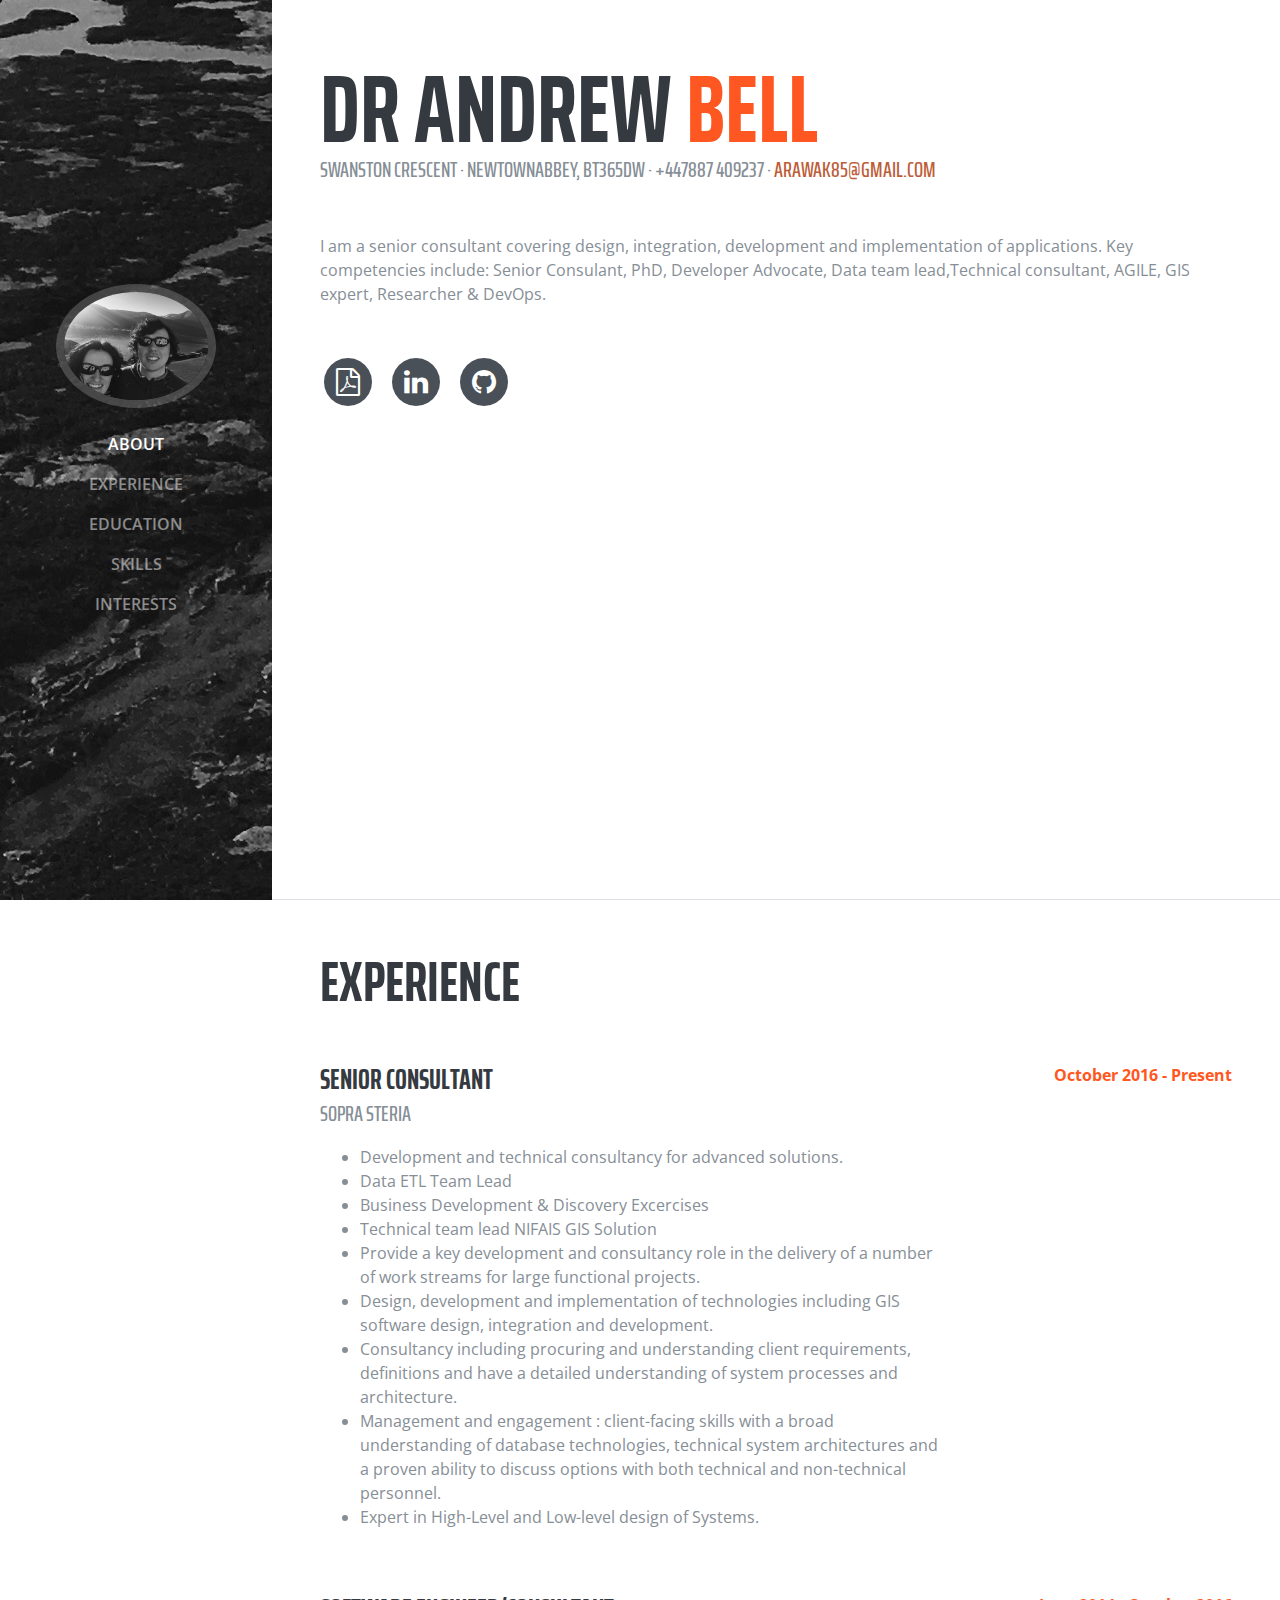
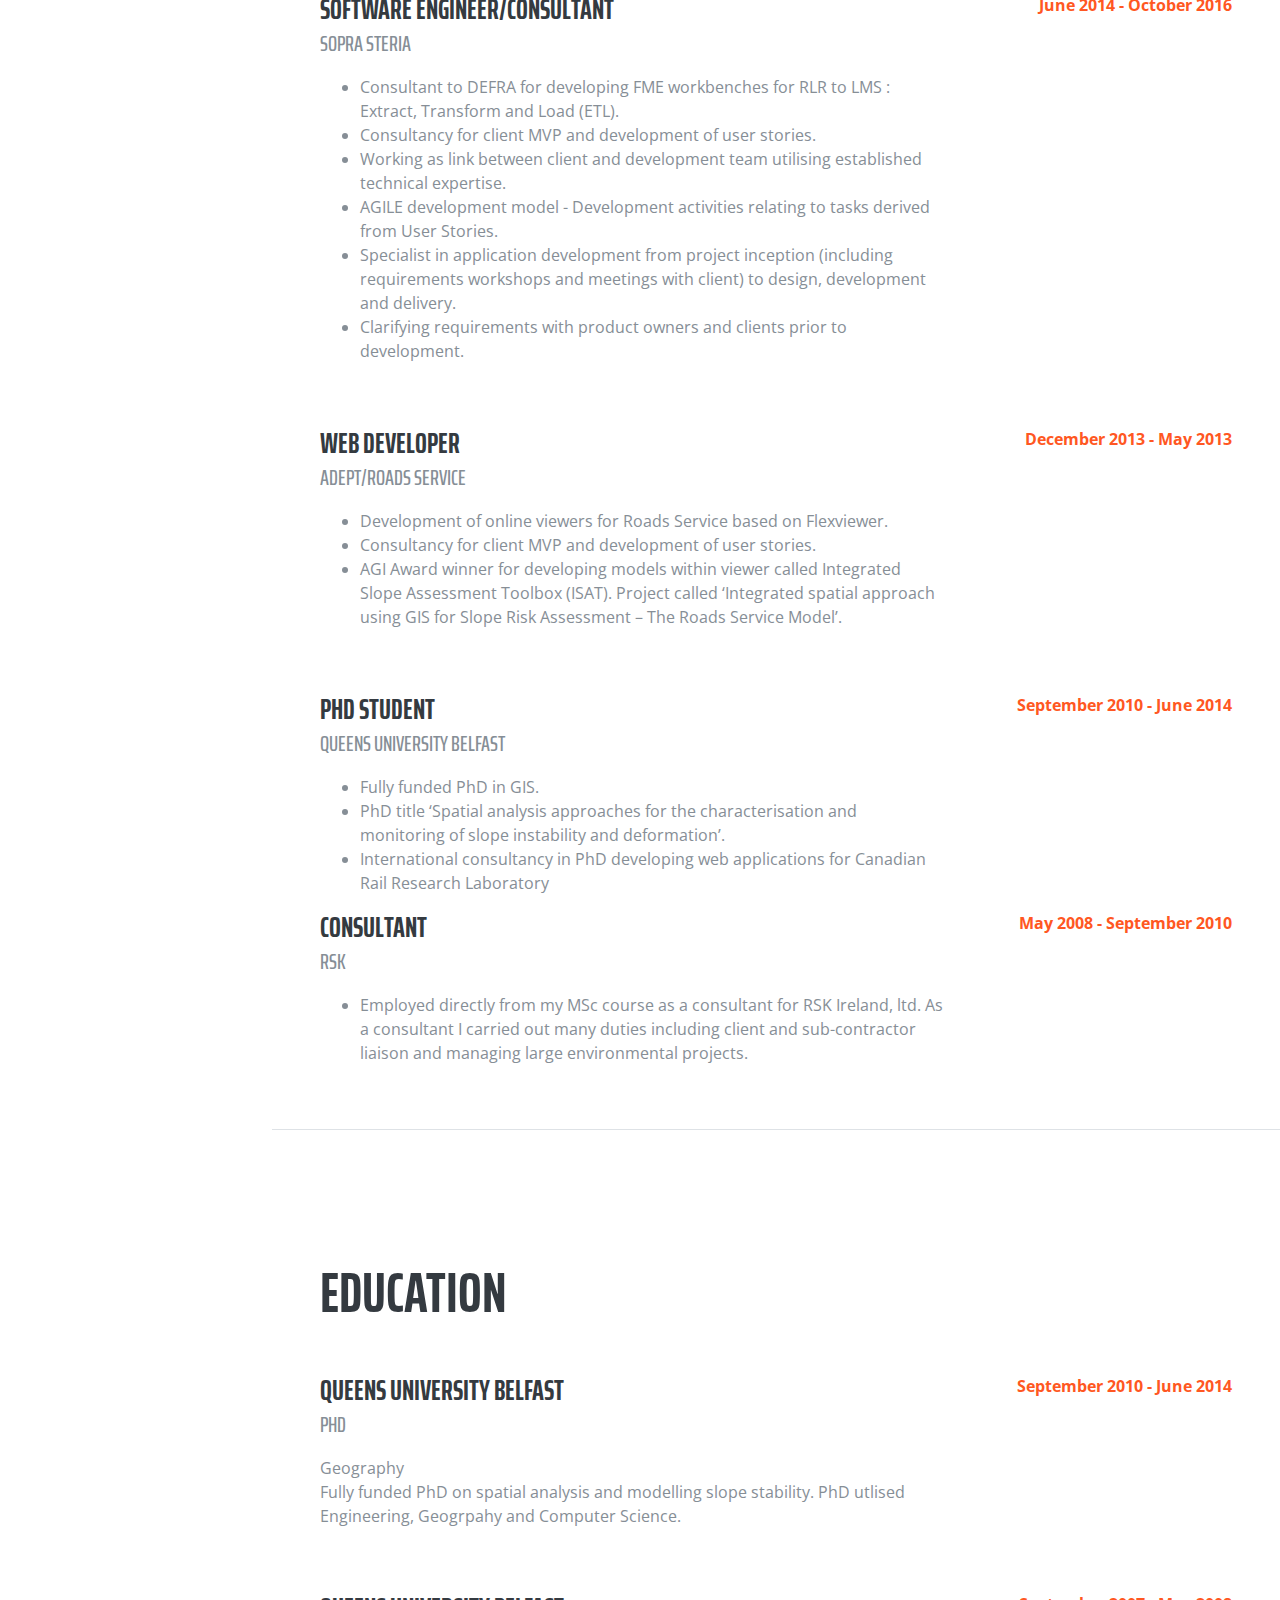
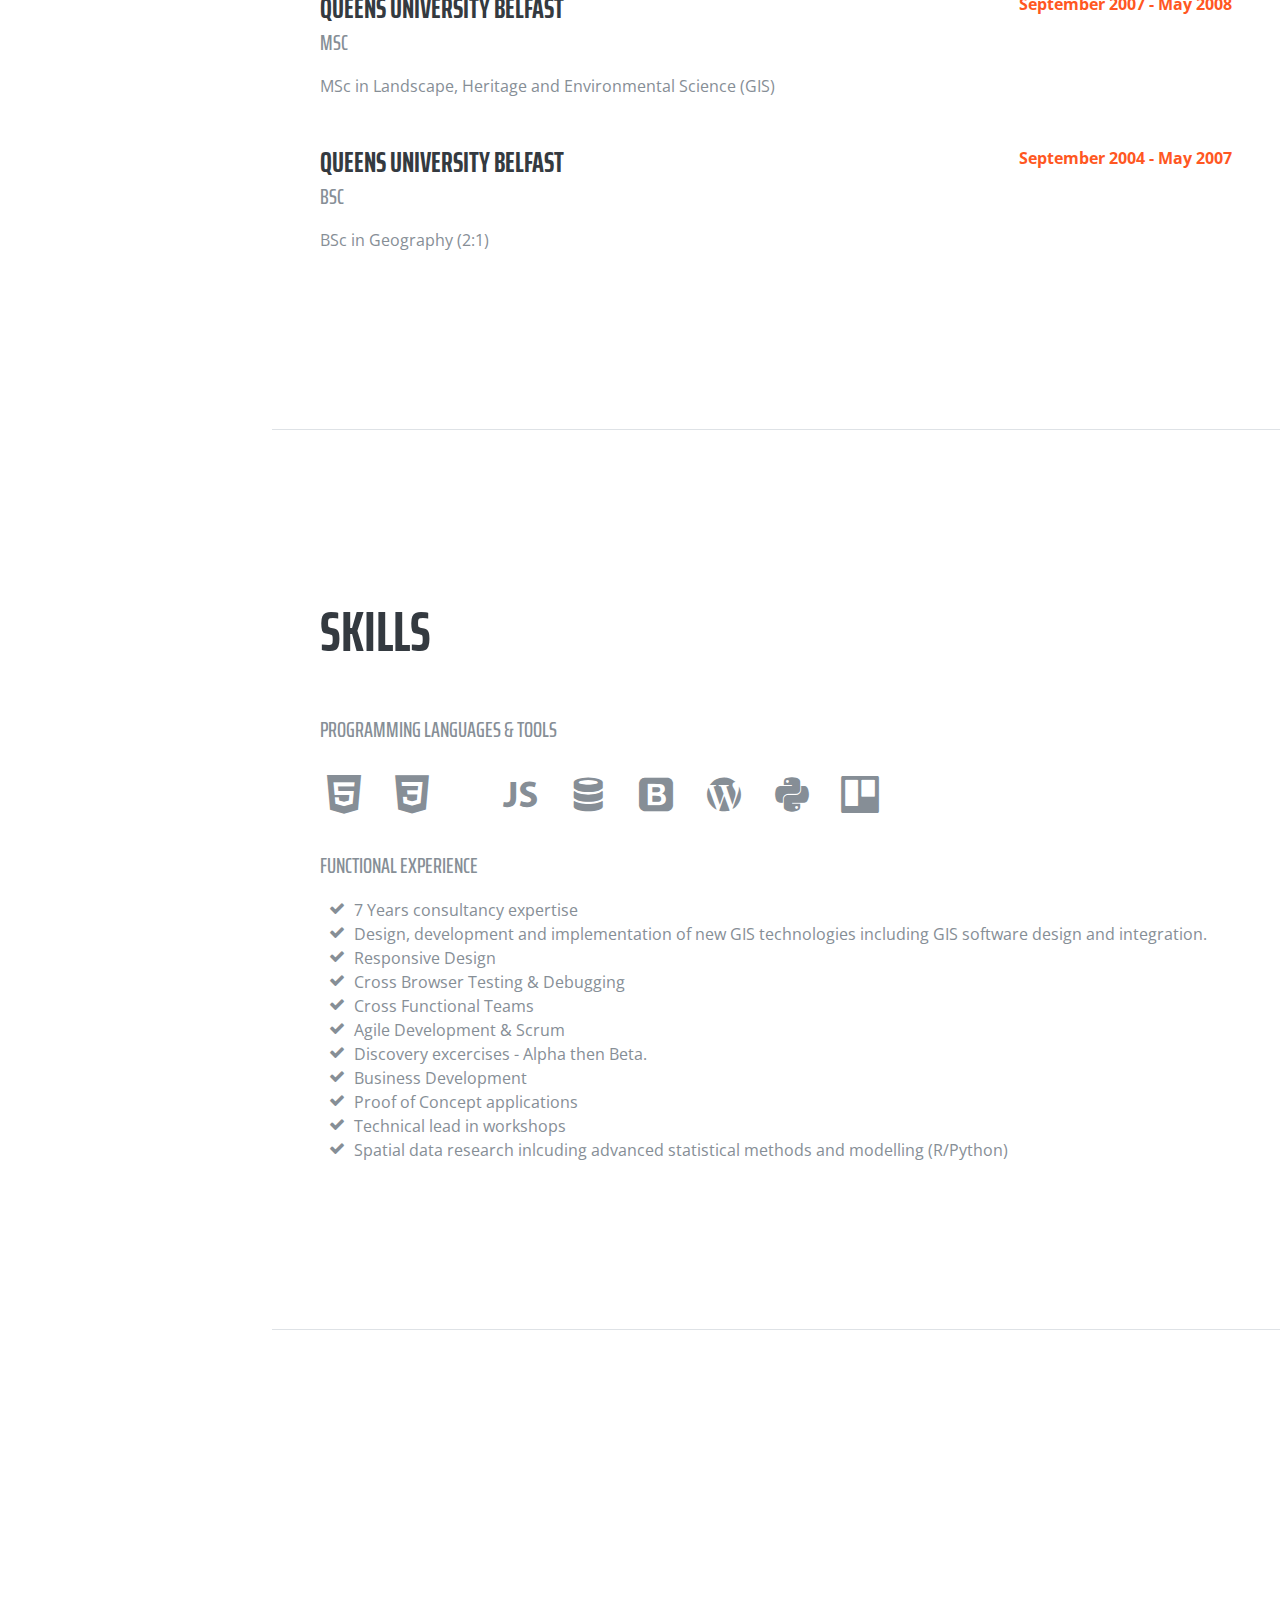
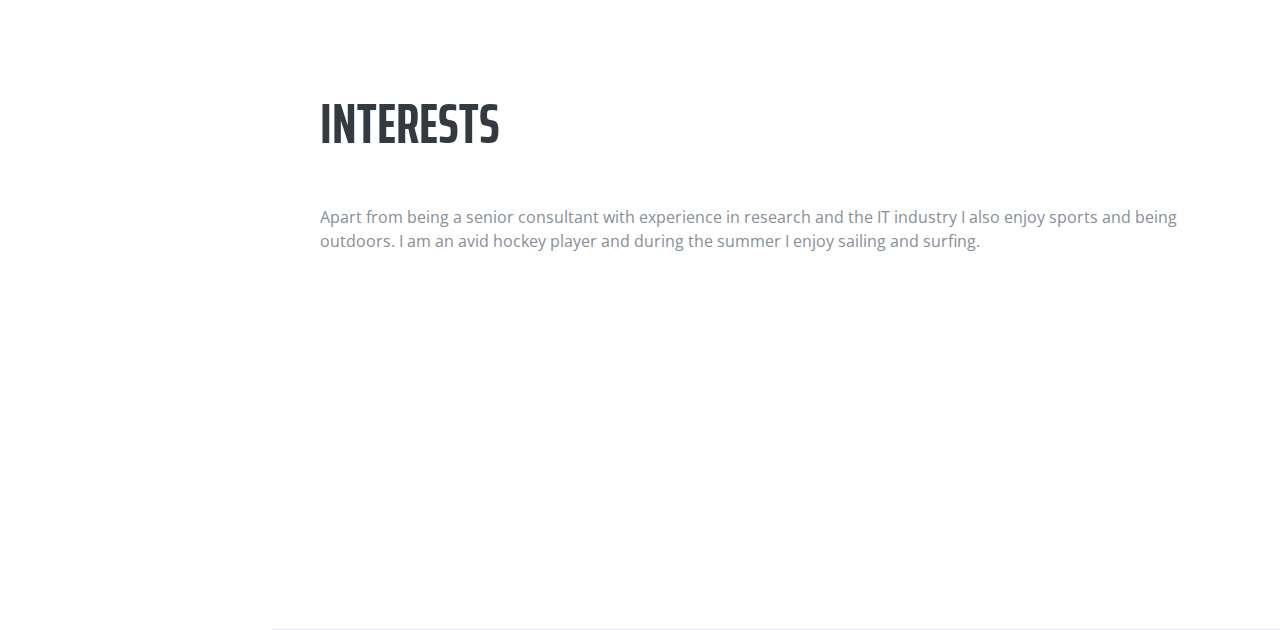
==== commit 2ad13701: "Update index.html" ====
--- a/resume/index.html
+++ b/resume/index.html
@@ -1,103 +1,103 @@
-﻿<!DOCTYPE html>
-<html lang="en">
-
-  <head>
-
-    <meta charset="utf-8">
-    <meta name="viewport" content="width=device-width, initial-scale=1, shrink-to-fit=no">
-    <meta name="description" content="">
-    <meta name="author" content="">
-
-    <title>Dr Andrew Bell - CV</title>
-
-    <!-- Bootstrap core CSS -->
-    <link href="vendor/bootstrap/css/bootstrap.min.css" rel="stylesheet">
-
-    <!-- Custom fonts for this template -->
-    <link href="https://fonts.googleapis.com/css?family=Saira+Extra+Condensed:100,200,300,400,500,600,700,800,900" rel="stylesheet">
-    <link href="https://fonts.googleapis.com/css?family=Open+Sans:300,300i,400,400i,600,600i,700,700i,800,800i" rel="stylesheet">
-    <link href="vendor/font-awesome/css/font-awesome.min.css" rel="stylesheet">
-    <link href="vendor/devicons/css/devicons.min.css" rel="stylesheet">
-    <link href="vendor/simple-line-icons/css/simple-line-icons.css" rel="stylesheet">
-
-    <!-- Custom styles for this template -->
-    <link href="css/resume.css" rel="stylesheet">
-
+﻿<!DOCTYPE html>
+<html lang="en">
+
+  <head>
+
+    <meta charset="utf-8">
+    <meta name="viewport" content="width=device-width, initial-scale=1, shrink-to-fit=no">
+    <meta name="description" content="">
+    <meta name="author" content="">
+
+    <title>Dr Andrew Bell - CV</title>
+
+    <!-- Bootstrap core CSS -->
+    <link href="vendor/bootstrap/css/bootstrap.min.css" rel="stylesheet">
+
+    <!-- Custom fonts for this template -->
+    <link href="https://fonts.googleapis.com/css?family=Saira+Extra+Condensed:100,200,300,400,500,600,700,800,900" rel="stylesheet">
+    <link href="https://fonts.googleapis.com/css?family=Open+Sans:300,300i,400,400i,600,600i,700,700i,800,800i" rel="stylesheet">
+    <link href="vendor/font-awesome/css/font-awesome.min.css" rel="stylesheet">
+    <link href="vendor/devicons/css/devicons.min.css" rel="stylesheet">
+    <link href="vendor/simple-line-icons/css/simple-line-icons.css" rel="stylesheet">
+
+    <!-- Custom styles for this template -->
+    <link href="css/resume.css" rel="stylesheet">
+
       <!-- Mapbox styles-->
       <script src='https://api.tiles.mapbox.com/mapbox-gl-js/v0.39.1/mapbox-gl.js'></script>
-      <link href='https://api.tiles.mapbox.com/mapbox-gl-js/v0.39.1/mapbox-gl.css' rel='stylesheet' />
-
-      <!--EMAIL SCRIPTS-->
-      <!--https://bootstraptemple.com/p/how-to-build-a-working-bootstrap-contact-form -->
-      <!--JQUERY-->
-      <script src="https://ajax.googleapis.com/ajax/libs/jquery/1.11.0/jquery.min.js"></script>
-
-  </head>
-
-  <body id="page-top">
-
-    <nav class="navbar navbar-expand-lg navbar-dark bg-primary fixed-top" id="sideNav">
-      <a class="navbar-brand js-scroll-trigger" href="#page-top">
-        <span class="d-block d-lg-none">Dr Andrew Bell</span>
-        <span class="d-none d-lg-block">
-          <img class="img-fluid img-profile rounded-circle mx-auto mb-2" src="img/profile.png" alt="">
-        </span>
-      </a>
-      <button class="navbar-toggler" type="button" data-toggle="collapse" data-target="#navbarSupportedContent" aria-controls="navbarSupportedContent" aria-expanded="false" aria-label="Toggle navigation">
-        <span class="navbar-toggler-icon"></span>
-      </button>
-      <div class="collapse navbar-collapse" id="navbarSupportedContent">
-        <ul class="navbar-nav">
-          <li class="nav-item">
-            <a class="nav-link js-scroll-trigger" href="#about">About</a>
-          </li>
-          <li class="nav-item">
-            <a class="nav-link js-scroll-trigger" href="#experience">Experience</a>
-          </li>
-          <li class="nav-item">
-            <a class="nav-link js-scroll-trigger" href="#education">Education</a>
-          </li>
-          <li class="nav-item">
-            <a class="nav-link js-scroll-trigger" href="#skills">Skills</a>
-          </li>
-          <li class="nav-item">
-            <a class="nav-link js-scroll-trigger" href="#interests">Interests</a>
-          </li>
-          <!--<li class="nav-item">
-            <a class="nav-link js-scroll-trigger" href="#contact">Contact</a>
-          </li>-->
-        </ul>
-      </div>
-    </nav>
-
-    <div class="container-fluid p-0">
-
-      <section class="resume-section p-3 p-lg-5 d-flex d-column" id="about">
-        <div class="my-auto">
-          <h1 class="mb-0">Dr Andrew
-            <span class="text-primary">Bell</span>
-          </h1>
-          <div class="subheading mb-5">Swanston Crescent · Newtownabbey, BT365DW · +447887 409237 ·
-            <a href="mailto:arawak85@gmail.com">arawak85@gmail.com</a>
-          </div>
-          <p class="mb-5">I am a senior consultant covering design, integration, development and implementation of applications. Key competencies include: Senior Consulant, PhD, Developer Advocate, Data team lead,Technical consultant, AGILE, GIS expert, Researcher &amp; DevOps.</p>
-          <ul class="list-inline list-social-icons mb-0">
-            <!--<li class="list-inline-item">
-              <a href="#">
-                <span class="fa-stack fa-lg">
-                  <i class="fa fa-circle fa-stack-2x"></i>
-                  <i class="fa fa-facebook fa-stack-1x fa-inverse"></i>
-                </span>
-              </a>
-            </li>
-            <li class="list-inline-item">
-              <a href="#">
-                <span class="fa-stack fa-lg">
-                  <i class="fa fa-circle fa-stack-2x"></i>
-                  <i class="fa fa-twitter fa-stack-1x fa-inverse"></i>
-                </span>
-              </a>
-            </li>-->
+      <link href='https://api.tiles.mapbox.com/mapbox-gl-js/v0.39.1/mapbox-gl.css' rel='stylesheet' />
+
+      <!--EMAIL SCRIPTS-->
+      <!--https://bootstraptemple.com/p/how-to-build-a-working-bootstrap-contact-form -->
+      <!--JQUERY-->
+      <script src="https://ajax.googleapis.com/ajax/libs/jquery/1.11.0/jquery.min.js"></script>
+
+  </head>
+
+  <body id="page-top">
+
+    <nav class="navbar navbar-expand-lg navbar-dark bg-primary fixed-top" id="sideNav">
+      <a class="navbar-brand js-scroll-trigger" href="#page-top">
+        <span class="d-block d-lg-none">Dr Andrew Bell</span>
+        <span class="d-none d-lg-block">
+          <img class="img-fluid img-profile rounded-circle mx-auto mb-2" src="img/profile.png" alt="">
+        </span>
+      </a>
+      <button class="navbar-toggler" type="button" data-toggle="collapse" data-target="#navbarSupportedContent" aria-controls="navbarSupportedContent" aria-expanded="false" aria-label="Toggle navigation">
+        <span class="navbar-toggler-icon"></span>
+      </button>
+      <div class="collapse navbar-collapse" id="navbarSupportedContent">
+        <ul class="navbar-nav">
+          <li class="nav-item">
+            <a class="nav-link js-scroll-trigger" href="#about">About</a>
+          </li>
+          <li class="nav-item">
+            <a class="nav-link js-scroll-trigger" href="#experience">Experience</a>
+          </li>
+          <li class="nav-item">
+            <a class="nav-link js-scroll-trigger" href="#education">Education</a>
+          </li>
+          <li class="nav-item">
+            <a class="nav-link js-scroll-trigger" href="#skills">Skills</a>
+          </li>
+          <li class="nav-item">
+            <a class="nav-link js-scroll-trigger" href="#interests">Interests</a>
+          </li>
+          <!--<li class="nav-item">
+            <a class="nav-link js-scroll-trigger" href="#contact">Contact</a>
+          </li>-->
+        </ul>
+      </div>
+    </nav>
+
+    <div class="container-fluid p-0">
+
+      <section class="resume-section p-3 p-lg-5 d-flex d-column" id="about">
+        <div class="my-auto">
+          <h1 class="mb-0">Dr Andrew
+            <span class="text-primary">Bell</span>
+          </h1>
+          <div class="subheading mb-5">Swanston Crescent · Newtownabbey, BT365DW · +447887 409237 ·
+            <a href="mailto:arawak85@gmail.com">arawak85@gmail.com</a>
+          </div>
+          <p class="mb-5">I am a senior consultant covering design, integration, development and implementation of applications. Key competencies include: Senior Consulant, PhD, Developer Advocate, Data team lead,Technical consultant, AGILE, GIS expert, Researcher &amp; DevOps.</p>
+          <ul class="list-inline list-social-icons mb-0">
+            <!--<li class="list-inline-item">
+              <a href="#">
+                <span class="fa-stack fa-lg">
+                  <i class="fa fa-circle fa-stack-2x"></i>
+                  <i class="fa fa-facebook fa-stack-1x fa-inverse"></i>
+                </span>
+              </a>
+            </li>
+            <li class="list-inline-item">
+              <a href="#">
+                <span class="fa-stack fa-lg">
+                  <i class="fa fa-circle fa-stack-2x"></i>
+                  <i class="fa fa-twitter fa-stack-1x fa-inverse"></i>
+                </span>
+              </a>
+            </li>-->
               <li class="list-inline-item">
                   <a href="img/ABELL_SummaryCV.pdf">
                       <span class="fa-stack fa-lg">
@@ -105,37 +105,37 @@
                           <i class="fa fa-file-pdf-o fa-stack-1x fa-inverse"></i>
                       </span>
                   </a>
-              </li>
-              <li class="list-inline-item">
+              </li>
+              <li class="list-inline-item">
                 <a href="https://www.linkedin.com/in/dr-andrew-bell-60716441/">
                     <span class="fa-stack fa-lg">
                         <i class="fa fa-circle fa-stack-2x"></i>
                         <i class="fa fa-linkedin fa-stack-1x fa-inverse"></i>
                     </span>
-                </a>
-            </li>
-            <li class="list-inline-item">
+                </a>
+            </li>
+            <li class="list-inline-item">
                 <a href="https://arawak85.github.io/index.html">
                     <span class="fa-stack fa-lg">
                         <i class="fa fa-circle fa-stack-2x"></i>
                         <i class="fa fa-github fa-stack-1x fa-inverse"></i>
                     </span>
-                </a>
-            </li>
-          </ul>
+                </a>
+            </li>
+          </ul>
             <!-- Map Section -->
             <br>   
             <div id="map"></div>        
-    </div>
-      </section>
-
-      <section class="resume-section p-3 p-lg-5 d-flex flex-column" id="experience">
-        <div class="my-auto">
-          <h2 class="mb-5">Experience</h2>
-
-          <div class="resume-item d-flex flex-column flex-md-row mb-5">
-            <div class="resume-content mr-auto">
-              <h3 class="mb-0">Senior Consultant</h3>
+    </div>
+      </section>
+
+      <section class="resume-section p-3 p-lg-5 d-flex flex-column" id="experience">
+        <div class="my-auto">
+          <h2 class="mb-5">Experience</h2>
+
+          <div class="resume-item d-flex flex-column flex-md-row mb-5">
+            <div class="resume-content mr-auto">
+              <h3 class="mb-0">Senior Consultant</h3>
               <div class="subheading mb-3">Sopra Steria</div>
                 <p>
                     <ul style ="list-style-type:disc">
@@ -148,17 +148,17 @@
                         <li>Consultancy including procuring and understanding client requirements, definitions and have a detailed understanding of system processes and architecture. </li>
                         <li>Management and engagement : client-facing skills with a broad understanding of database technologies, technical system architectures and a proven ability to discuss options with both technical and non-technical personnel.</li>
                         <li>Expert in High-Level and Low-level design of Systems.</li>
-                    </ul></p>
-            </div>
-            <div class="resume-date text-md-right">
-              <span class="text-primary"><b>October 2016 - Present</b></span>
-            </div>
-          </div>
-
-          <div class="resume-item d-flex flex-column flex-md-row mb-5">
-            <div class="resume-content mr-auto">
-              <h3 class="mb-0">Software Engineer/Consultant</h3>
-              <div class="subheading mb-3">Sopra Steria</div>
+                    </ul></p>
+            </div>
+            <div class="resume-date text-md-right">
+              <span class="text-primary"><b>October 2016 - Present</b></span>
+            </div>
+          </div>
+
+          <div class="resume-item d-flex flex-column flex-md-row mb-5">
+            <div class="resume-content mr-auto">
+              <h3 class="mb-0">Software Engineer/Consultant</h3>
+              <div class="subheading mb-3">Sopra Steria</div>
                 <p>
                     <ul style="list-style-type:disc">
                         <li>Consultant to DEFRA for developing FME workbenches for RLR to LMS : Extract, Transform and Load (ETL).</li>
@@ -168,47 +168,47 @@
                         <li>Specialist in application development from project inception (including requirements workshops and meetings with client) to design, development and delivery.</li>
                         <li>Clarifying requirements with product owners and clients prior to development.</li>
                     </ul>
-                </p>
-            </div>
-            <div class="resume-date text-md-right">
-              <span class="text-primary"><b>June 2014 - October 2016</b></span>
-            </div>
-          </div>
-
-          <div class="resume-item d-flex flex-column flex-md-row mb-5">
-            <div class="resume-content mr-auto">
-              <h3 class="mb-0">Web Developer</h3>
-              <div class="subheading mb-3">ADEPT/Roads Service</div>
-              <p>
+                </p>
+            </div>
+            <div class="resume-date text-md-right">
+              <span class="text-primary"><b>June 2014 - October 2016</b></span>
+            </div>
+          </div>
+
+          <div class="resume-item d-flex flex-column flex-md-row mb-5">
+            <div class="resume-content mr-auto">
+              <h3 class="mb-0">Web Developer</h3>
+              <div class="subheading mb-3">ADEPT/Roads Service</div>
+              <p>
                   <ul style="list-style-type:disc">
                       <li>Development of online viewers for Roads Service based on Flexviewer.</li>
                       <li>Consultancy for client MVP and development of user stories.</li>
                       <li>AGI Award winner for developing models within viewer called Integrated Slope Assessment Toolbox (ISAT). Project called ‘Integrated spatial approach using GIS for Slope Risk Assessment – The Roads Service Model’. </li>
-                  </ul>
-              </p>
-            </div>
-            <div class="resume-date text-md-right">
-              <span class="text-primary"><b>December 2013 - May 2013</b></span>
-            </div>
-          </div>
-
-          <div class="resume-item d-flex flex-column flex-md-row">
-            <div class="resume-content mr-auto">
-              <h3 class="mb-0">PhD Student</h3>
-              <div class="subheading mb-3">Queens University Belfast</div>
+                  </ul>
+              </p>
+            </div>
+            <div class="resume-date text-md-right">
+              <span class="text-primary"><b>December 2013 - May 2013</b></span>
+            </div>
+          </div>
+
+          <div class="resume-item d-flex flex-column flex-md-row">
+            <div class="resume-content mr-auto">
+              <h3 class="mb-0">PhD Student</h3>
+              <div class="subheading mb-3">Queens University Belfast</div>
               <p>
                   <ul style="list-style-type:disc">
                       <li>Fully funded PhD in GIS.</li>
                       <li>PhD title ‘Spatial analysis approaches for the characterisation and monitoring of slope instability and deformation’.</li>
                       <li>International consultancy in PhD developing web applications for Canadian Rail Research Laboratory</li>
                   </ul>
-                </p>
-            </div>
-            <div class="resume-date text-md-right">
-              <span class="text-primary"><b>September 2010 - June 2014</b></span>
-            </div>
-          </div>
-
+                </p>
+            </div>
+            <div class="resume-date text-md-right">
+              <span class="text-primary"><b>September 2010 - June 2014</b></span>
+            </div>
+          </div>
+
             <div class="resume-item d-flex flex-column flex-md-row">
                 <div class="resume-content mr-auto">
                     <h3 class="mb-0">Consultant</h3>
@@ -222,28 +222,28 @@
                 <div class="resume-date text-md-right">
                     <span class="text-primary"><b>May 2008 - September 2010</b></span>
                 </div>
-            </div>
-
-        </div>
-
-      </section>
-
-      <section class="resume-section p-3 p-lg-5 d-flex flex-column" id="education">
-        <div class="my-auto">
-          <h2 class="mb-5">Education</h2>
-
-          <div class="resume-item d-flex flex-column flex-md-row mb-5">
-            <div class="resume-content mr-auto">
-              <h3 class="mb-0">Queens University Belfast</h3>
-              <div class="subheading mb-3">PhD</div>
-              <div>Geography</div>
-              <p>Fully funded PhD on spatial analysis and modelling slope stability. PhD utlised Engineering, Geogrpahy and Computer Science.</p>
-            </div>
-            <div class="resume-date text-md-right">
-              <span class="text-primary"><b>September 2010 - June 2014</b></span>
-            </div>
-          </div>
-
+            </div>
+
+        </div>
+
+      </section>
+
+      <section class="resume-section p-3 p-lg-5 d-flex flex-column" id="education">
+        <div class="my-auto">
+          <h2 class="mb-5">Education</h2>
+
+          <div class="resume-item d-flex flex-column flex-md-row mb-5">
+            <div class="resume-content mr-auto">
+              <h3 class="mb-0">Queens University Belfast</h3>
+              <div class="subheading mb-3">PhD</div>
+              <div>Geography</div>
+              <p>Fully funded PhD on spatial analysis and modelling slope stability. PhD utlised Engineering, Geogrpahy and Computer Science.</p>
+            </div>
+            <div class="resume-date text-md-right">
+              <span class="text-primary"><b>September 2010 - June 2014</b></span>
+            </div>
+          </div>
+
             <div class="resume-item d-flex flex-column flex-md-row mb-5">
                 <div class="resume-content mr-auto">
                     <h3 class="mb-0">Queens University Belfast</h3>
@@ -253,8 +253,8 @@
                 <div class="resume-date text-md-right">
                     <span class="text-primary"><b>September 2007 - May 2008</b></span>
                 </div>
-            </div>
-
+            </div>
+
             <div class="resume-item d-flex flex-column flex-md-row mb-5">
                 <div class="resume-content mr-auto">
                     <h3 class="mb-0">Queens University Belfast</h3>
@@ -264,151 +264,157 @@
                 <div class="resume-date text-md-right">
                     <span class="text-primary"><b>September 2004 - May 2007</b></span>
                 </div>
-            </div>
-
-        </div>
-      </section>
-
-      <section class="resume-section p-3 p-lg-5 d-flex flex-column" id="skills">
-        <div class="my-auto">
-          <h2 class="mb-5">Skills</h2>
-
-          <div class="subheading mb-3">Programming Languages &amp; Tools</div>
-          <ul class="list-inline list-icons">
-            <li class="list-inline-item">
-                <i class="devicons devicons-html5" data-toggle="tooltip" title="HTML5"></i>
-            </li>
-            <li class="list-inline-item">
-                <i class="devicons devicons-css3" data-toggle="tooltip" title="CSS3"></i>
-            </li>
-            <li class="list-inline-item">
-                <i class="devicons devicons-javascript" data-toggle="tooltip" title="Javascript"></i>
-            </li>
-            <li class="list-inline-item">
-                <i class="devicons devicons-database" data-toggle="tooltip" title="Oracle"></i>
-            </li>
-            <li class="list-inline-item">
-                <i class="devicons devicons-bootstrap" data-toggle="tooltip" title="Bootstrap"></i>
-            </li>
-            <li class="list-inline-item">
-                <i class="devicons devicons-wordpress" data-toggle="tooltip" title="Wordpress/Blogs"></i>
-            </li>
-            <li class="list-inline-item">
-                <i class="devicons devicons-python" data-toggle="tooltip" title="Python"></i>
-            </li>
+            </div>
+
+        </div>
+      </section>
+
+      <section class="resume-section p-3 p-lg-5 d-flex flex-column" id="skills">
+        <div class="my-auto">
+          <h2 class="mb-5">Skills</h2>
+
+          <div class="subheading mb-3">Programming Languages &amp; Tools</div>
+          <ul class="list-inline list-icons">
+            <li class="list-inline-item">
+                <i class="devicons devicons-html5" data-toggle="tooltip" title="HTML5"></i>
+            </li>
+            <li class="list-inline-item">
+                <i class="devicons devicons-css3" data-toggle="tooltip" title="CSS3"></i>
+            </li>
+            <li class="list-inline-item">
+                <i class="devicons devicons-typescript" data-toggle="tooltip" title="Typescript"></i>
+            </li>
+            <li class="list-inline-item">
+                <i class="devicons devicons-csharp" data-toggle="tooltip" title="CSharp"></i>
+            </li>
+            <li class="list-inline-item">
+                <i class="devicons devicons-javascript" data-toggle="tooltip" title="Javascript"></i>
+            </li>
+            <li class="list-inline-item">
+                <i class="devicons devicons-database" data-toggle="tooltip" title="Oracle"></i>
+            </li>
+            <li class="list-inline-item">
+                <i class="devicons devicons-bootstrap" data-toggle="tooltip" title="Bootstrap"></i>
+            </li>
+            <li class="list-inline-item">
+                <i class="devicons devicons-wordpress" data-toggle="tooltip" title="Wordpress/Blogs"></i>
+            </li>
+            <li class="list-inline-item">
+                <i class="devicons devicons-python" data-toggle="tooltip" title="Python"></i>
+            </li>
               <li class="list-inline-item">
                   <i class="devicons devicons-trello" data-toggle="tooltip" title="Trello/Slack"></i>
-              </li>
-          </ul>
-
-          <div class="subheading mb-3">Functional Experience</div>
-          <ul class="fa-ul mb-0">
+              </li>
+          </ul>
+
+          <div class="subheading mb-3">Functional Experience</div>
+          <ul class="fa-ul mb-0">
               <li>
                   <i class="fa-li fa fa-check"></i>
                   7 Years consultancy expertise
-              </li>
+              </li>
               <li>
                   <i class="fa-li fa fa-check"></i>
                   Design, development and implementation of new GIS technologies including GIS software design and integration.
-              </li>
-              <li>
-              <i class="fa-li fa fa-check"></i>
-              Responsive Design</li>
-            <li>
-              <i class="fa-li fa fa-check"></i>
-              Cross Browser Testing &amp; Debugging</li>
-            <li>
-              <i class="fa-li fa fa-check"></i>
-              Cross Functional Teams</li>
-            <li>
-              <i class="fa-li fa fa-check"></i>
-              Agile Development &amp; Scrum</li>
+              </li>
+              <li>
+              <i class="fa-li fa fa-check"></i>
+              Responsive Design</li>
+            <li>
+              <i class="fa-li fa fa-check"></i>
+              Cross Browser Testing &amp; Debugging</li>
+            <li>
+              <i class="fa-li fa fa-check"></i>
+              Cross Functional Teams</li>
+            <li>
+              <i class="fa-li fa fa-check"></i>
+              Agile Development &amp; Scrum</li>
               <li>
                   <i class="fa-li fa fa-check"></i>
                   Discovery excercises - Alpha then Beta.
-              </li>
+              </li>
               <li>
                   <i class="fa-li fa fa-check"></i>
                   Business Development
-              </li>
+              </li>
               <li>
                   <i class="fa-li fa fa-check"></i>
                   Proof of Concept applications
-              </li>
+              </li>
               <li>
                   <i class="fa-li fa fa-check"></i>
                   Technical lead in workshops
-              </li>
+              </li>
               <li>
                   <i class="fa-li fa fa-check"></i>
                   Spatial data research inlcuding advanced statistical methods and modelling (R/Python)
-              </li>
-          </ul>
-        </div>
-      </section>
-
-      <section class="resume-section p-3 p-lg-5 d-flex flex-column" id="interests">
-        <div class="my-auto">
-          <h2 class="mb-5">Interests</h2>
-          <p>
-              Apart from being a senior consultant with experience in research and the IT industry I also enjoy sports and being outdoors. I am an avid hockey player and during the summer I enjoy sailing and surfing.</p>
-        </div>
-      </section>
-      <!--
-       <section class="resume-section p-3 p-lg-5 d-flex flex-column" id="about">     
-          <div class="my-auto">
-          <h2 class="mb-5">Awards &amp; Certifications</h2>
-          <ul class="fa-ul mb-0">
-            <li>
-              <i class="fa-li fa fa-trophy text-warning"></i>
-              Google Analytics Certified Developer</li>
-            <li>
-              <i class="fa-li fa fa-trophy text-warning"></i>
-              Mobile Web Specialist - Google Certification</li>
-            <li>
-              <i class="fa-li fa fa-trophy text-warning"></i>
-              1<sup>st</sup>
-              Place - University of Colorado Boulder - Emerging Tech Competition 2009</li>
-            <li>
-              <i class="fa-li fa fa-trophy text-warning"></i>
-              1<sup>st</sup>
-              Place - University of Colorado Boulder - Adobe Creative Jam 2008 (UI Design Category)</li>
-            <li>
-              <i class="fa-li fa fa-trophy text-warning"></i>
-              2<sup>nd</sup>
-              Place - University of Colorado Boulder - Emerging Tech Competition 2008</li>
-            <li>
-            <li>
-              <i class="fa-li fa fa-trophy text-warning"></i>
-              1<sup>st</sup>
-              Place - James Buchanan High School - Hackathon 2006</li>
-            <li>
-              <i class="fa-li fa fa-trophy text-warning"></i>
-              3<sup>rd</sup>
-              Place - James Buchanan High School - Hackathon 2005</li>
-          </ul>
-        </div>
-      </section>-->
-
-    </div>
-
-    <!-- Bootstrap core JavaScript -->
-    <script src="vendor/jquery/jquery.min.js"></script>
-    <script src="vendor/bootstrap/js/bootstrap.bundle.min.js"></script>
-
-    <!-- Plugin JavaScript -->
-    <script src="vendor/jquery-easing/jquery.easing.min.js"></script>
-
-    <!-- Custom scripts for this template -->
-    <script src="js/resume.min.js"></script>
-
-      <!-- Tooltips script -->
+              </li>
+          </ul>
+        </div>
+      </section>
+
+      <section class="resume-section p-3 p-lg-5 d-flex flex-column" id="interests">
+        <div class="my-auto">
+          <h2 class="mb-5">Interests</h2>
+          <p>
+              Apart from being a senior consultant with experience in research and the IT industry I also enjoy sports and being outdoors. I am an avid hockey player and during the summer I enjoy sailing and surfing.</p>
+        </div>
+      </section>
+      <!--
+       <section class="resume-section p-3 p-lg-5 d-flex flex-column" id="about">     
+          <div class="my-auto">
+          <h2 class="mb-5">Awards &amp; Certifications</h2>
+          <ul class="fa-ul mb-0">
+            <li>
+              <i class="fa-li fa fa-trophy text-warning"></i>
+              Google Analytics Certified Developer</li>
+            <li>
+              <i class="fa-li fa fa-trophy text-warning"></i>
+              Mobile Web Specialist - Google Certification</li>
+            <li>
+              <i class="fa-li fa fa-trophy text-warning"></i>
+              1<sup>st</sup>
+              Place - University of Colorado Boulder - Emerging Tech Competition 2009</li>
+            <li>
+              <i class="fa-li fa fa-trophy text-warning"></i>
+              1<sup>st</sup>
+              Place - University of Colorado Boulder - Adobe Creative Jam 2008 (UI Design Category)</li>
+            <li>
+              <i class="fa-li fa fa-trophy text-warning"></i>
+              2<sup>nd</sup>
+              Place - University of Colorado Boulder - Emerging Tech Competition 2008</li>
+            <li>
+            <li>
+              <i class="fa-li fa fa-trophy text-warning"></i>
+              1<sup>st</sup>
+              Place - James Buchanan High School - Hackathon 2006</li>
+            <li>
+              <i class="fa-li fa fa-trophy text-warning"></i>
+              3<sup>rd</sup>
+              Place - James Buchanan High School - Hackathon 2005</li>
+          </ul>
+        </div>
+      </section>-->
+
+    </div>
+
+    <!-- Bootstrap core JavaScript -->
+    <script src="vendor/jquery/jquery.min.js"></script>
+    <script src="vendor/bootstrap/js/bootstrap.bundle.min.js"></script>
+
+    <!-- Plugin JavaScript -->
+    <script src="vendor/jquery-easing/jquery.easing.min.js"></script>
+
+    <!-- Custom scripts for this template -->
+    <script src="js/resume.min.js"></script>
+
+      <!-- Tooltips script -->
       <script>
           $(document).ready(function () {
               $('[data-toggle="tooltip"]').tooltip();
           });
-      </script>
-
+      </script>
+
       <!-- Mapping Element -->
       <script>
           mapboxgl.accessToken = 'pk.eyJ1IjoiYXJhd2FrODUiLCJhIjoiY2o2cXZrazVnMDJlODJxbjcxZTFmOHV5cCJ9.j0raV9ilyEAQzN2ACeNCHg';
@@ -461,8 +467,8 @@
 
           // Add zoom and rotation controls to the map.
           map.addControl(new mapboxgl.NavigationControl());
-      </script>
-
-  </body>
-
-</html>
+      </script>
+
+  </body>
+
+</html>
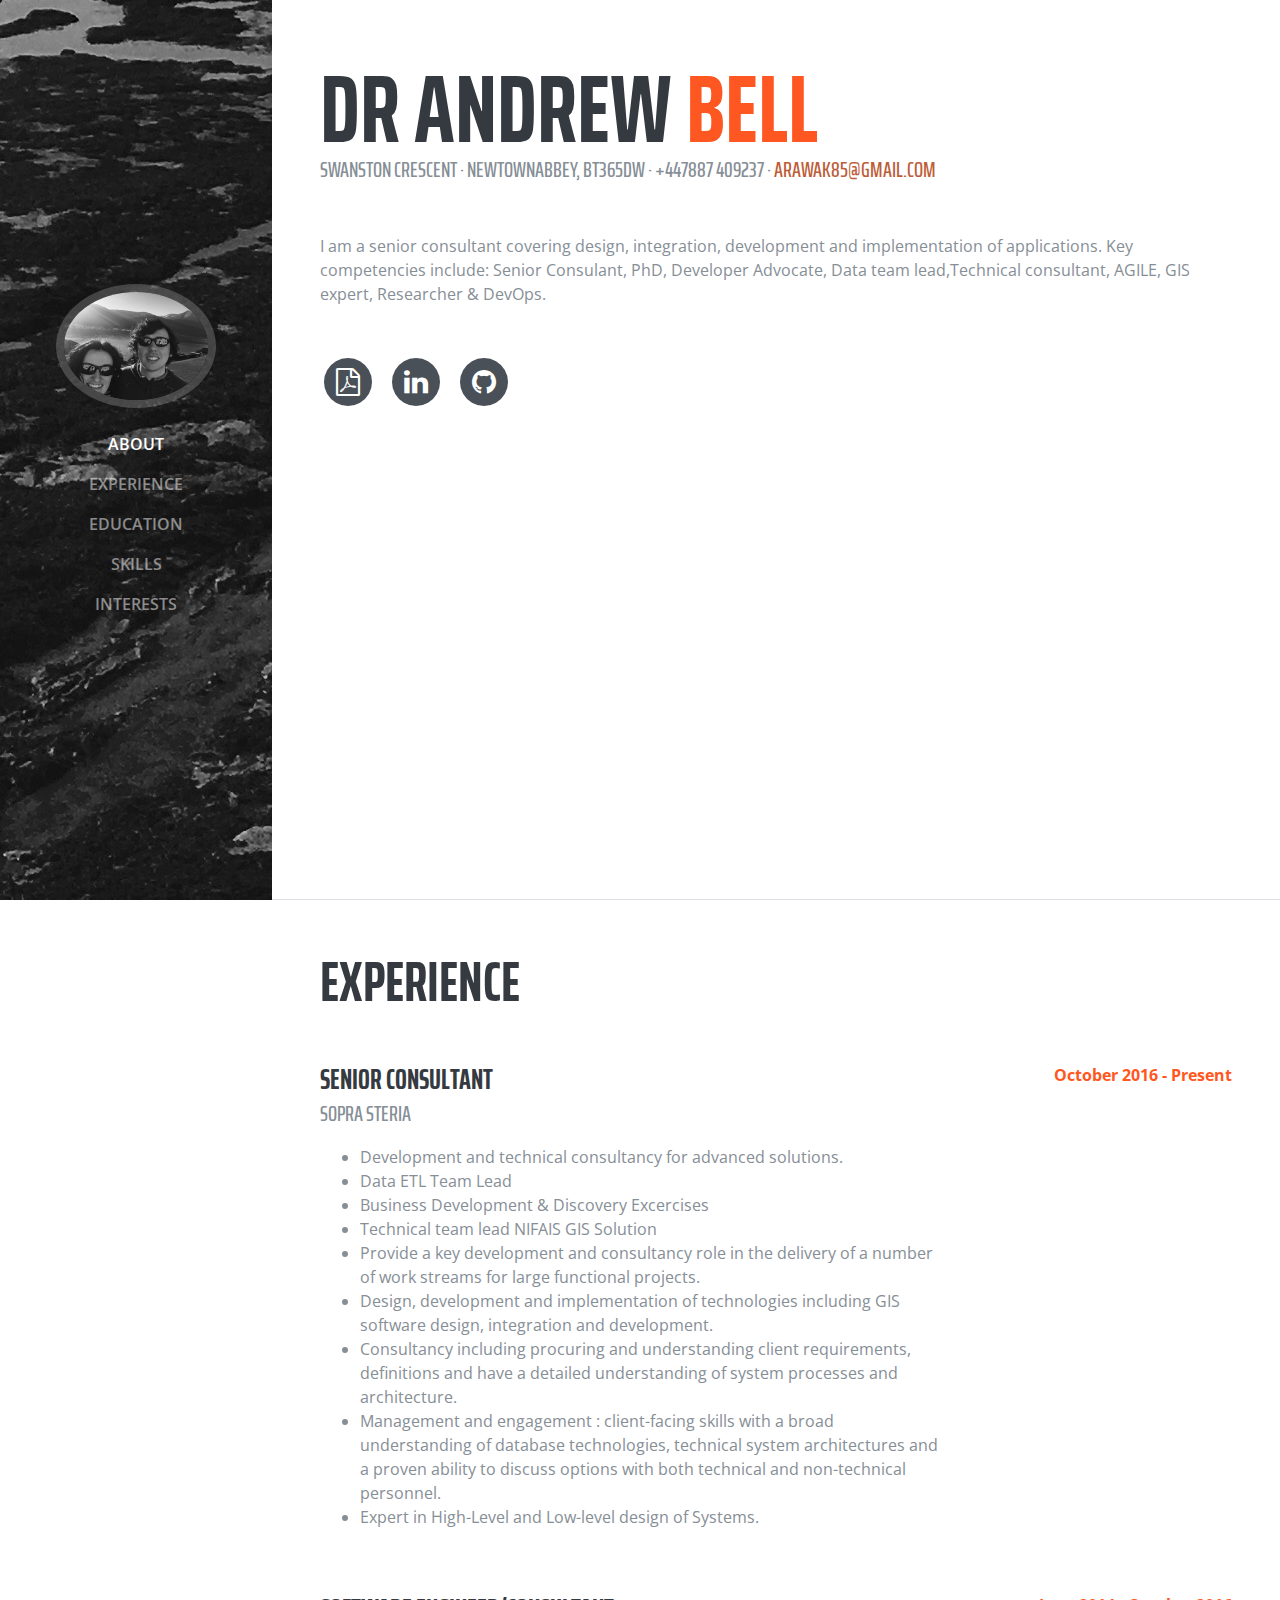
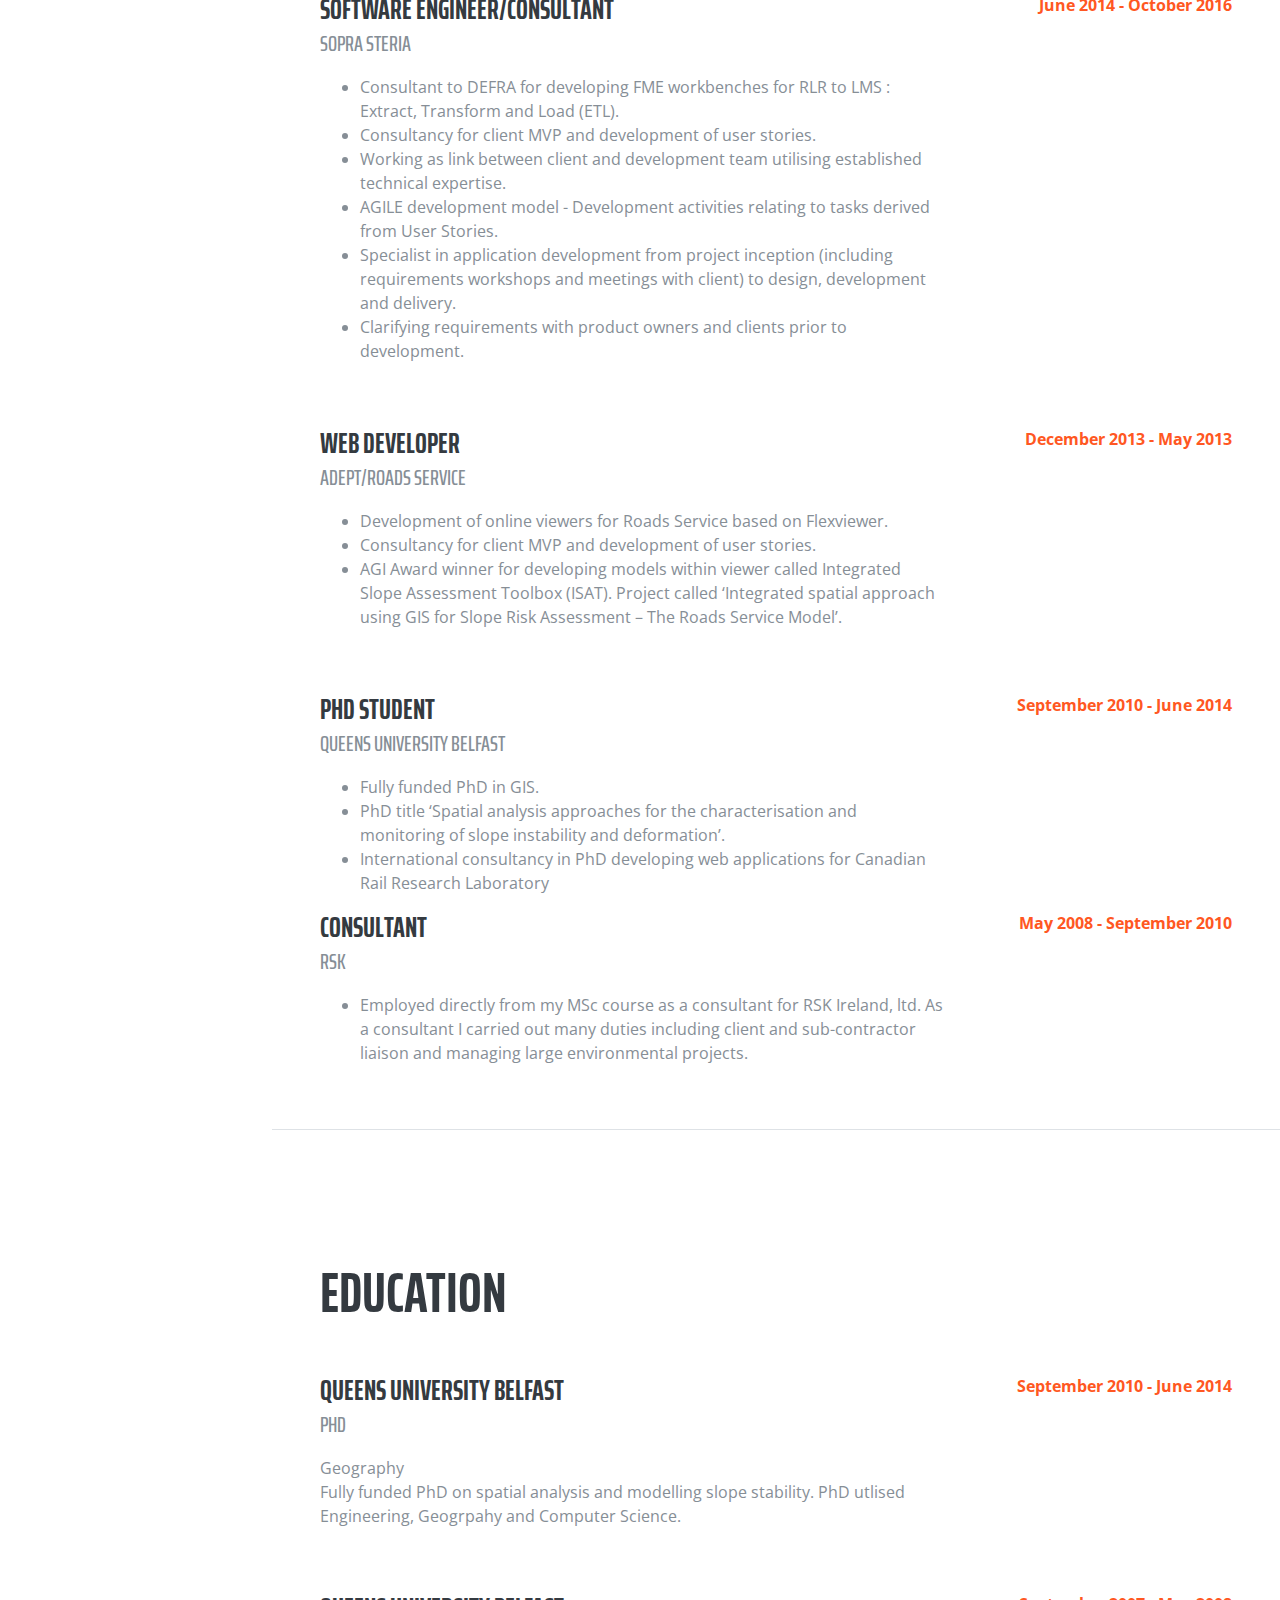
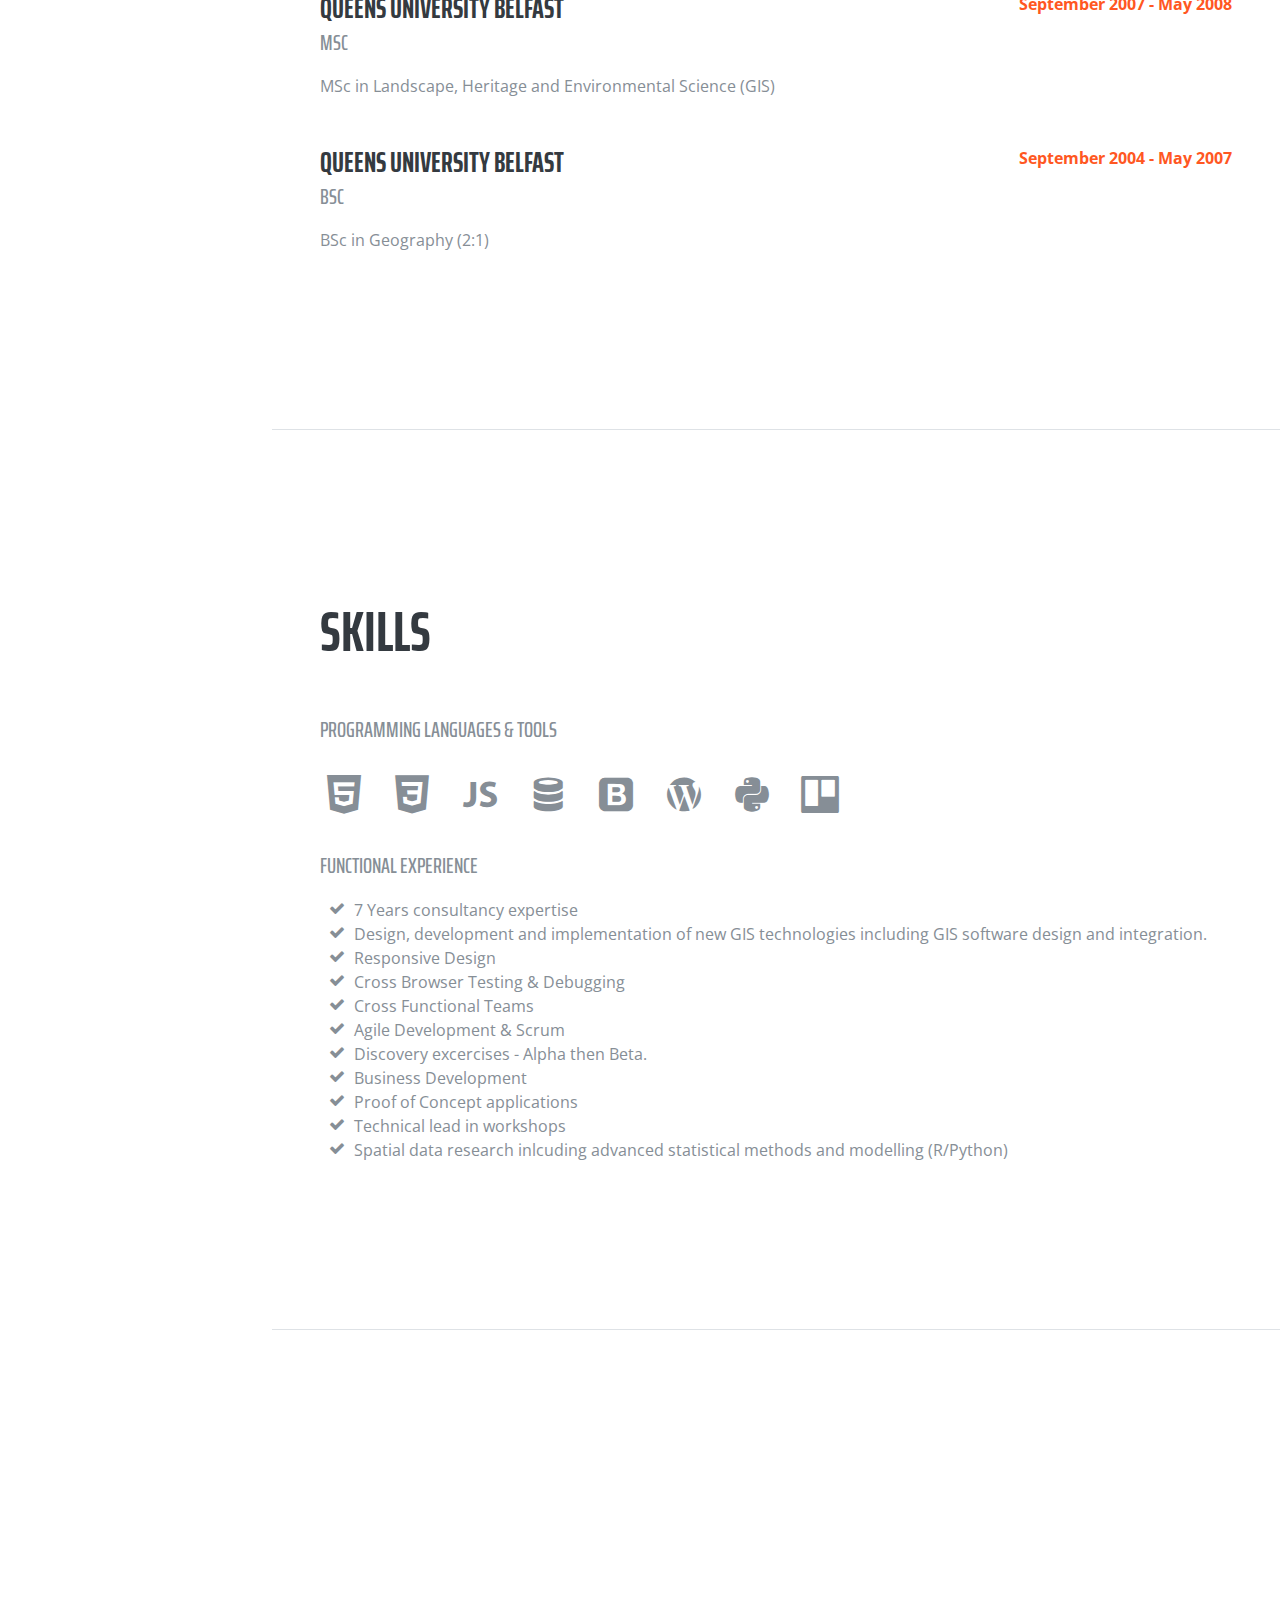
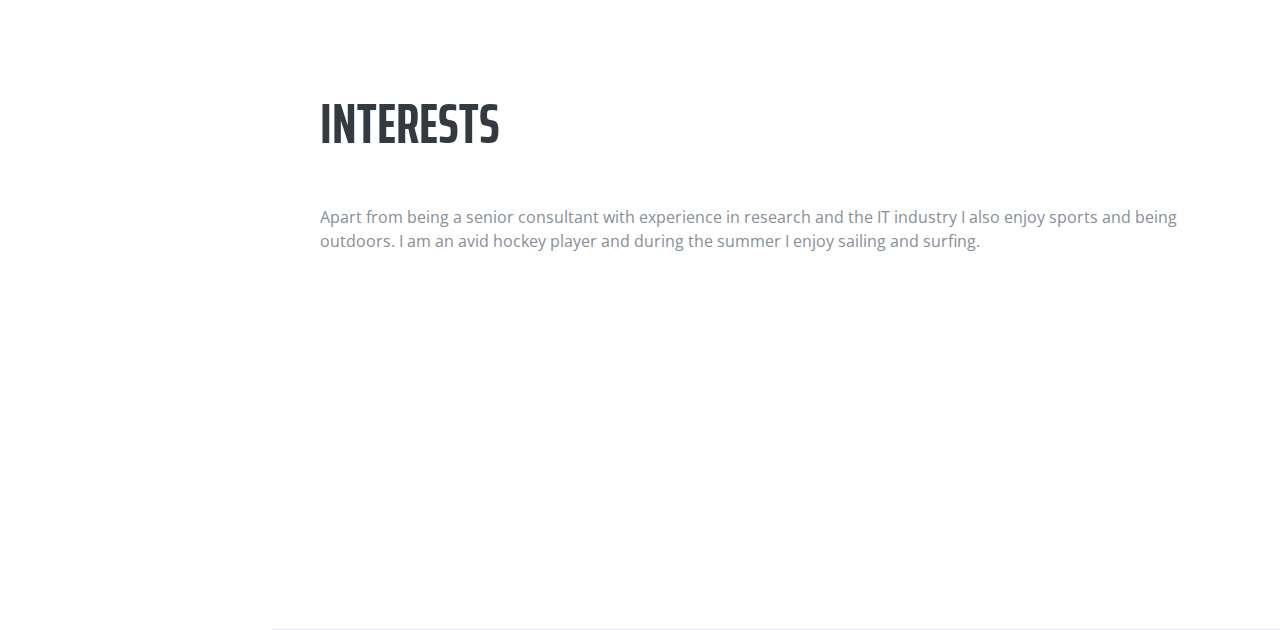
==== commit d48ab2df: "Update index.html" ====
--- a/resume/index.html
+++ b/resume/index.html
@@ -282,12 +282,6 @@
                 <i class="devicons devicons-css3" data-toggle="tooltip" title="CSS3"></i>
             </li>
             <li class="list-inline-item">
-                <i class="devicons devicons-typescript" data-toggle="tooltip" title="Typescript"></i>
-            </li>
-            <li class="list-inline-item">
-                <i class="devicons devicons-csharp" data-toggle="tooltip" title="CSharp"></i>
-            </li>
-            <li class="list-inline-item">
                 <i class="devicons devicons-javascript" data-toggle="tooltip" title="Javascript"></i>
             </li>
             <li class="list-inline-item">
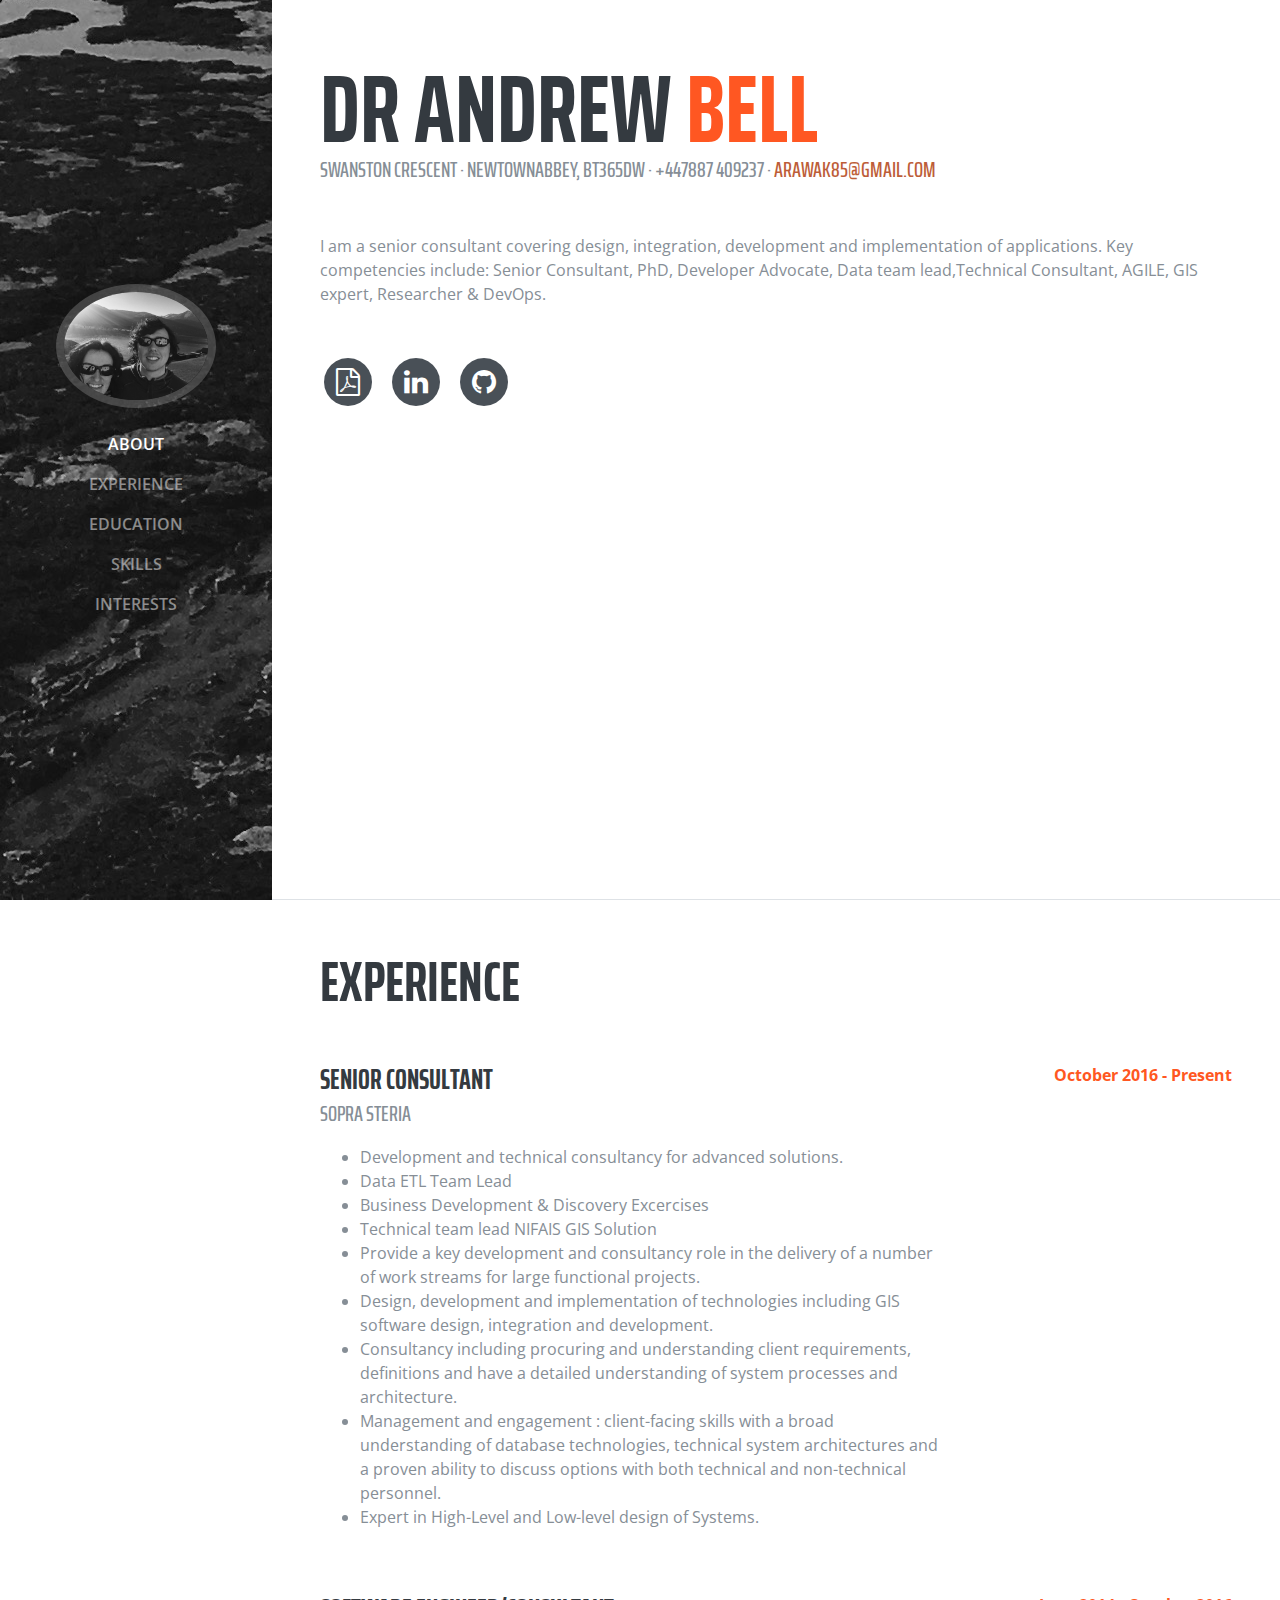
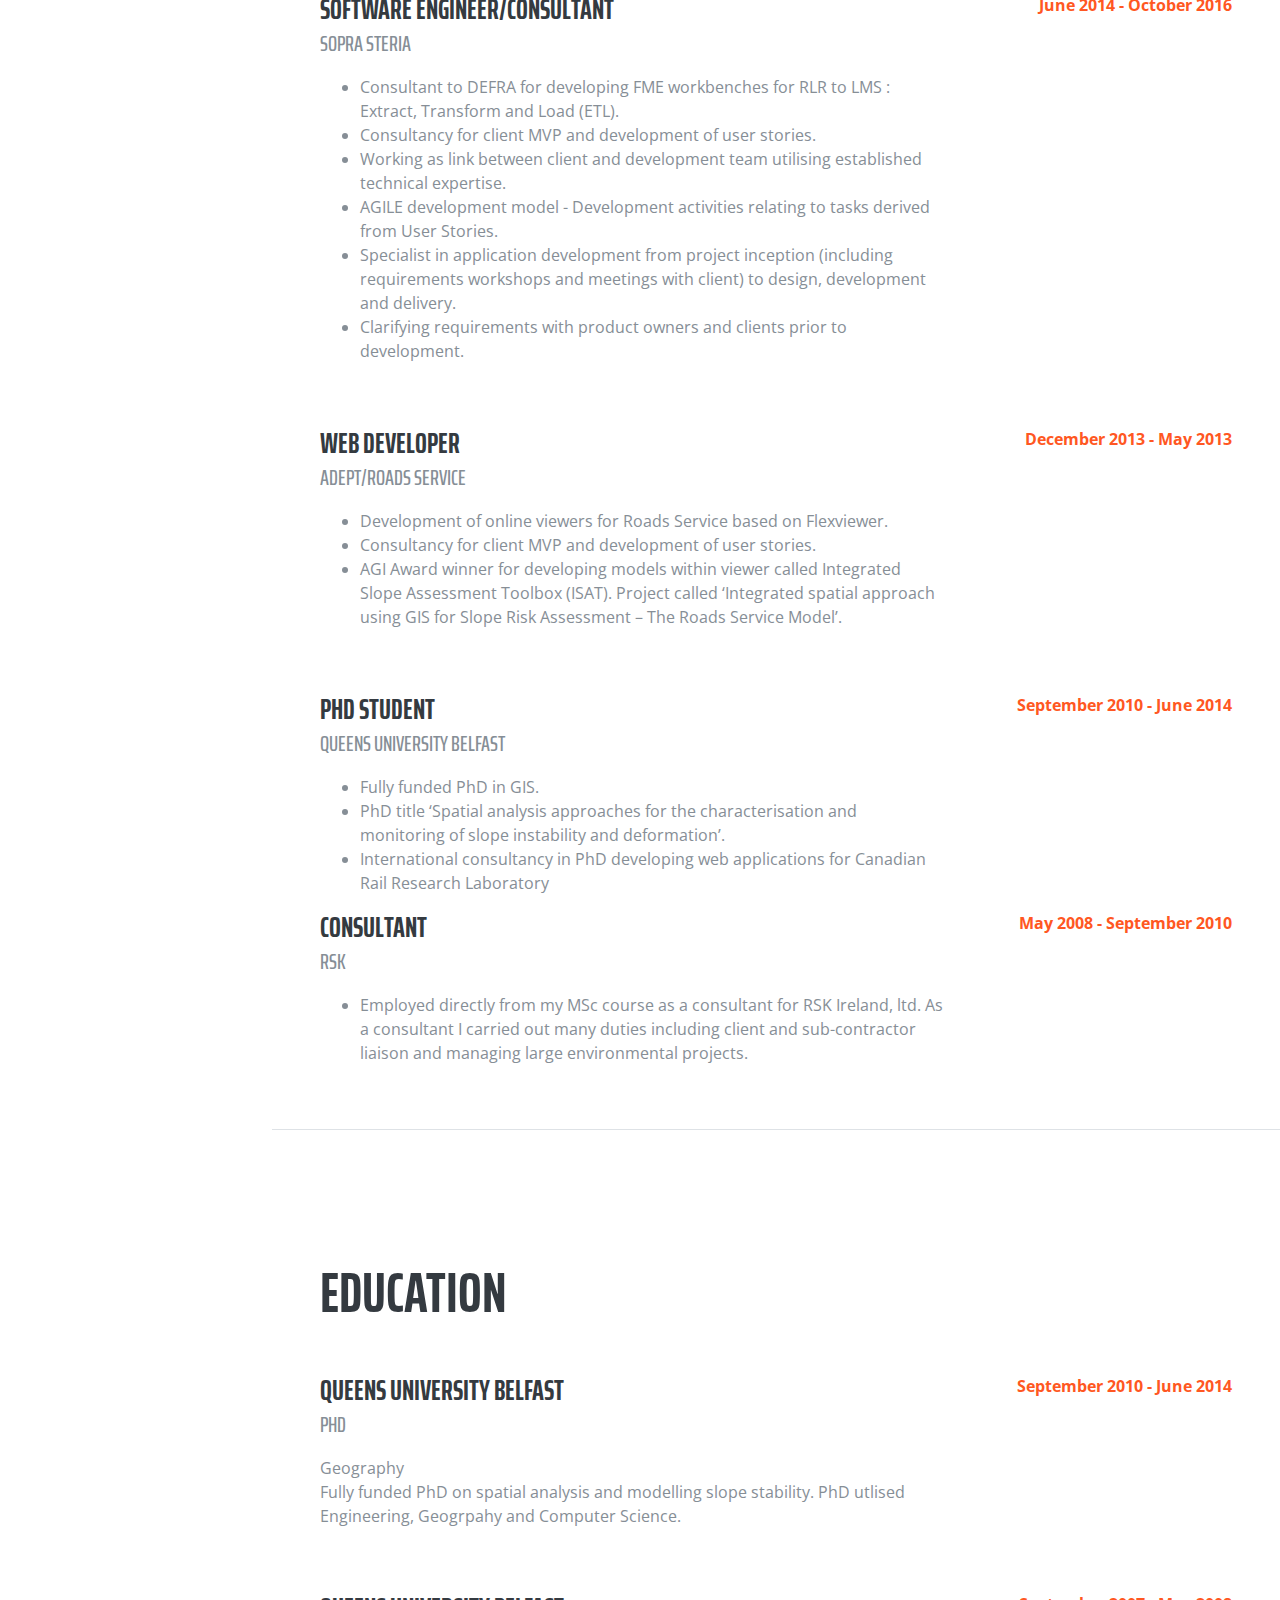
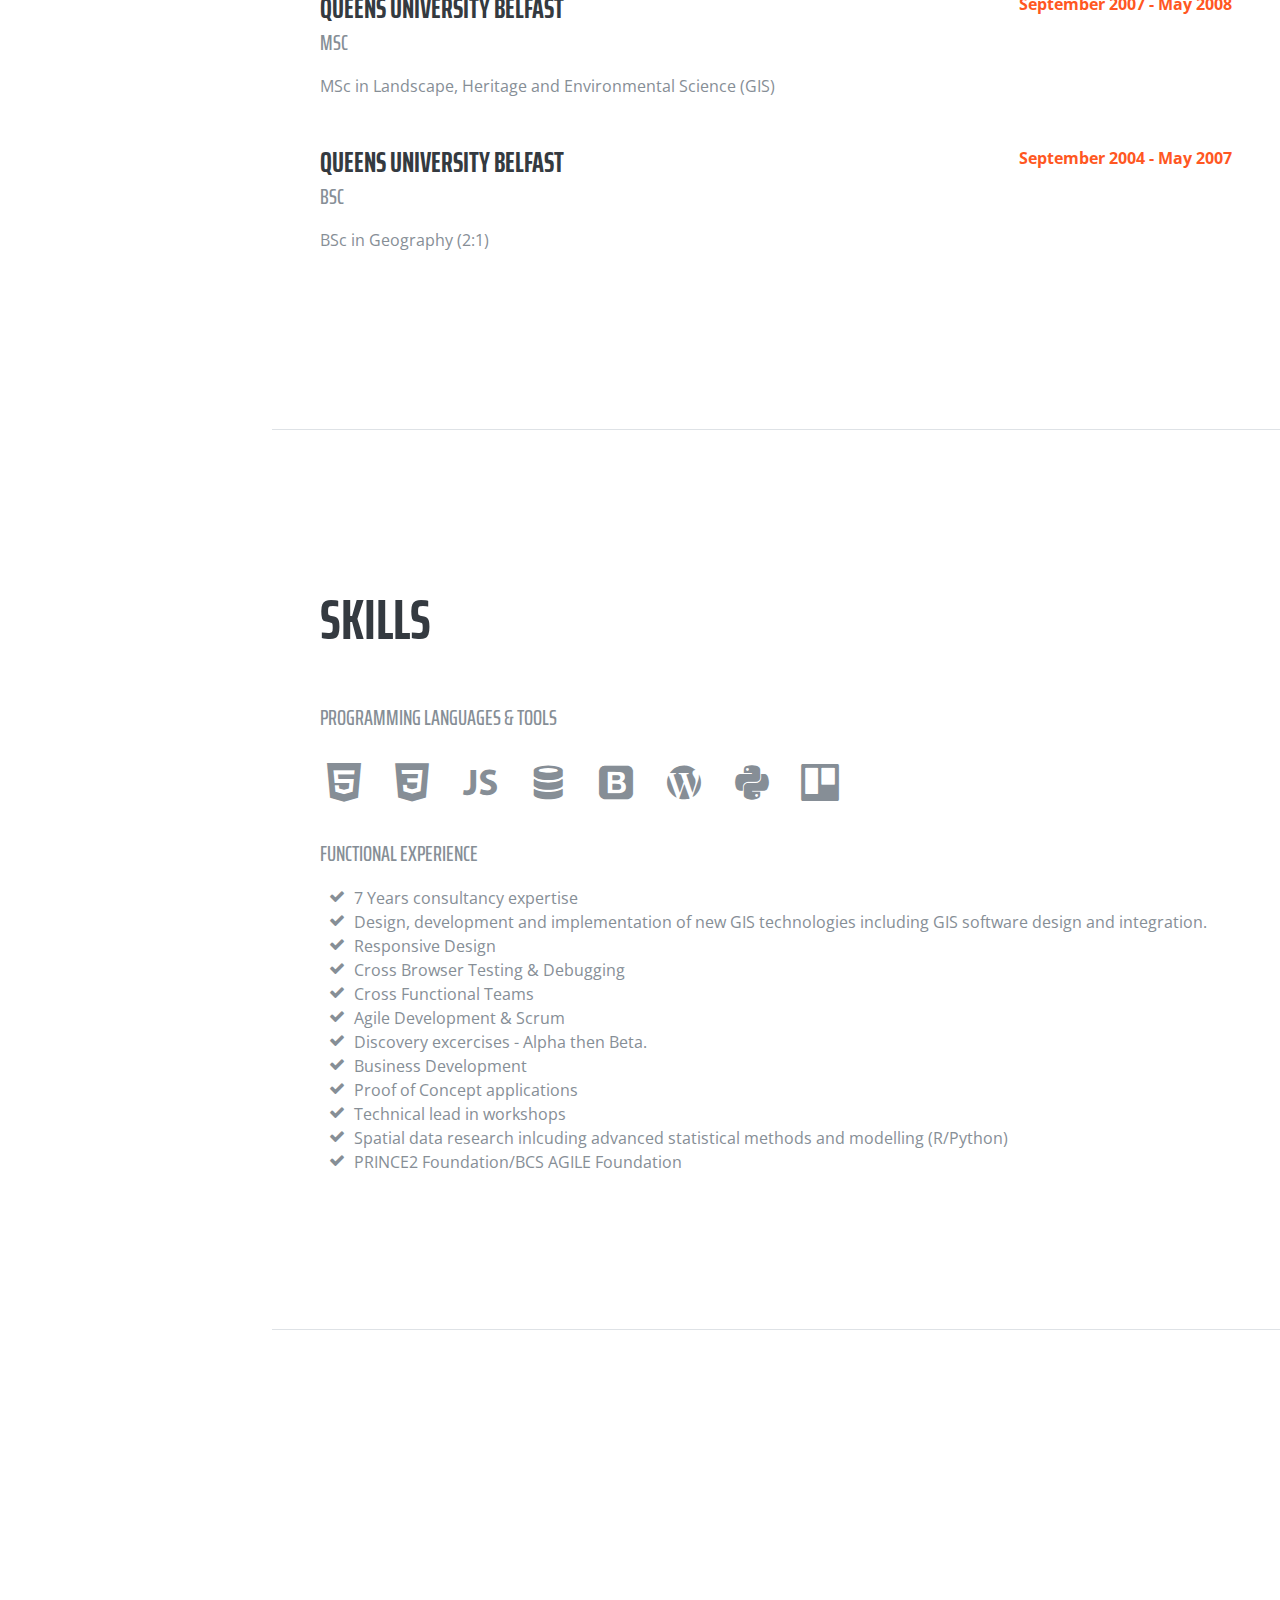
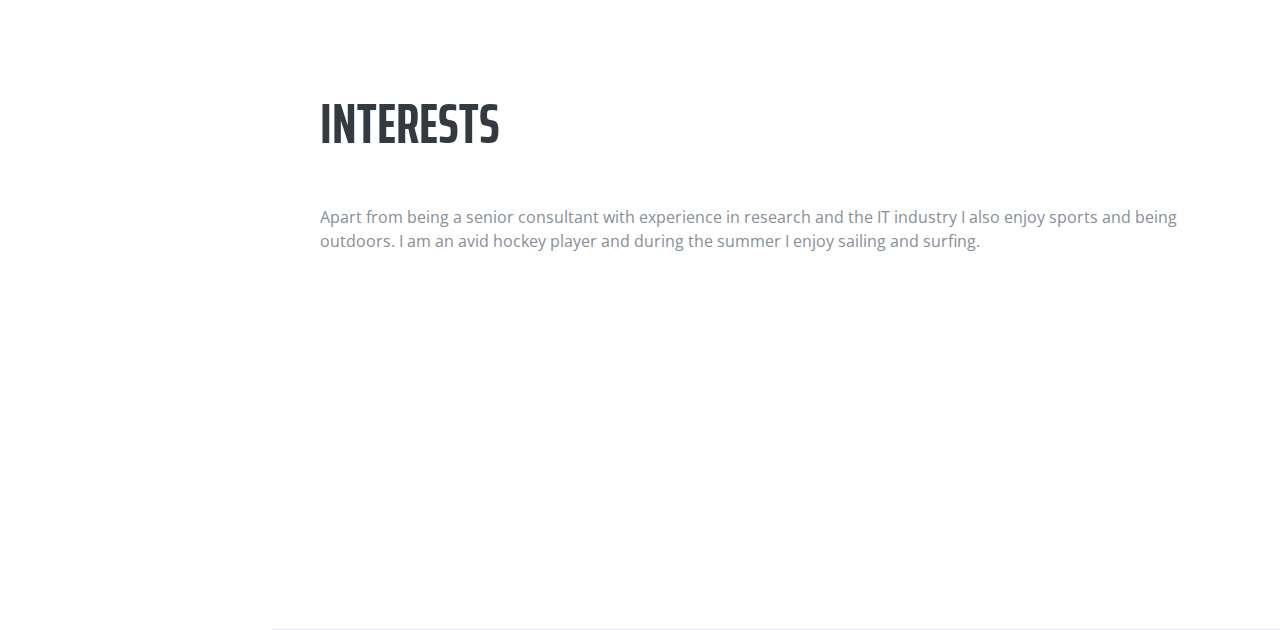
==== commit bb541212: "Update index.html" ====
--- a/resume/index.html
+++ b/resume/index.html
@@ -80,7 +80,7 @@
           <div class="subheading mb-5">Swanston Crescent · Newtownabbey, BT365DW · +447887 409237 ·
             <a href="mailto:arawak85@gmail.com">arawak85@gmail.com</a>
           </div>
-          <p class="mb-5">I am a senior consultant covering design, integration, development and implementation of applications. Key competencies include: Senior Consulant, PhD, Developer Advocate, Data team lead,Technical consultant, AGILE, GIS expert, Researcher &amp; DevOps.</p>
+          <p class="mb-5">I am a senior consultant covering design, integration, development and implementation of applications. Key competencies include: Senior Consultant, PhD, Developer Advocate, Data team lead,Technical Consultant, AGILE, GIS expert, Researcher &amp; DevOps.</p>
           <ul class="list-inline list-social-icons mb-0">
             <!--<li class="list-inline-item">
               <a href="#">
@@ -99,7 +99,7 @@
               </a>
             </li>-->
               <li class="list-inline-item">
-                  <a href="img/ABELL_SummaryCV.pdf">
+                  <a href="img/ABELL_SummaryCV.pdf" data-toggle="tooltip" title="Summary CV">
                       <span class="fa-stack fa-lg">
                           <i class="fa fa-circle fa-stack-2x"></i>
                           <i class="fa fa-file-pdf-o fa-stack-1x fa-inverse"></i>
@@ -107,7 +107,7 @@
                   </a>
               </li>
               <li class="list-inline-item">
-                <a href="https://www.linkedin.com/in/dr-andrew-bell-60716441/">
+                <a href="https://www.linkedin.com/in/dr-andrew-bell-60716441/" data-toggle="tooltip" title="linkedin">
                     <span class="fa-stack fa-lg">
                         <i class="fa fa-circle fa-stack-2x"></i>
                         <i class="fa fa-linkedin fa-stack-1x fa-inverse"></i>
@@ -115,7 +115,7 @@
                 </a>
             </li>
             <li class="list-inline-item">
-                <a href="https://arawak85.github.io/index.html">
+                <a href="https://arawak85.github.io/index.html" data-toggle="tooltip" title="Github Site">
                     <span class="fa-stack fa-lg">
                         <i class="fa fa-circle fa-stack-2x"></i>
                         <i class="fa fa-github fa-stack-1x fa-inverse"></i>
@@ -343,6 +343,10 @@
                   <i class="fa-li fa fa-check"></i>
                   Spatial data research inlcuding advanced statistical methods and modelling (R/Python)
               </li>
+              <li>
+                  <i class="fa-li fa fa-check"></i>
+                  PRINCE2 Foundation/BCS AGILE Foundation
+              </li>
           </ul>
         </div>
       </section>
